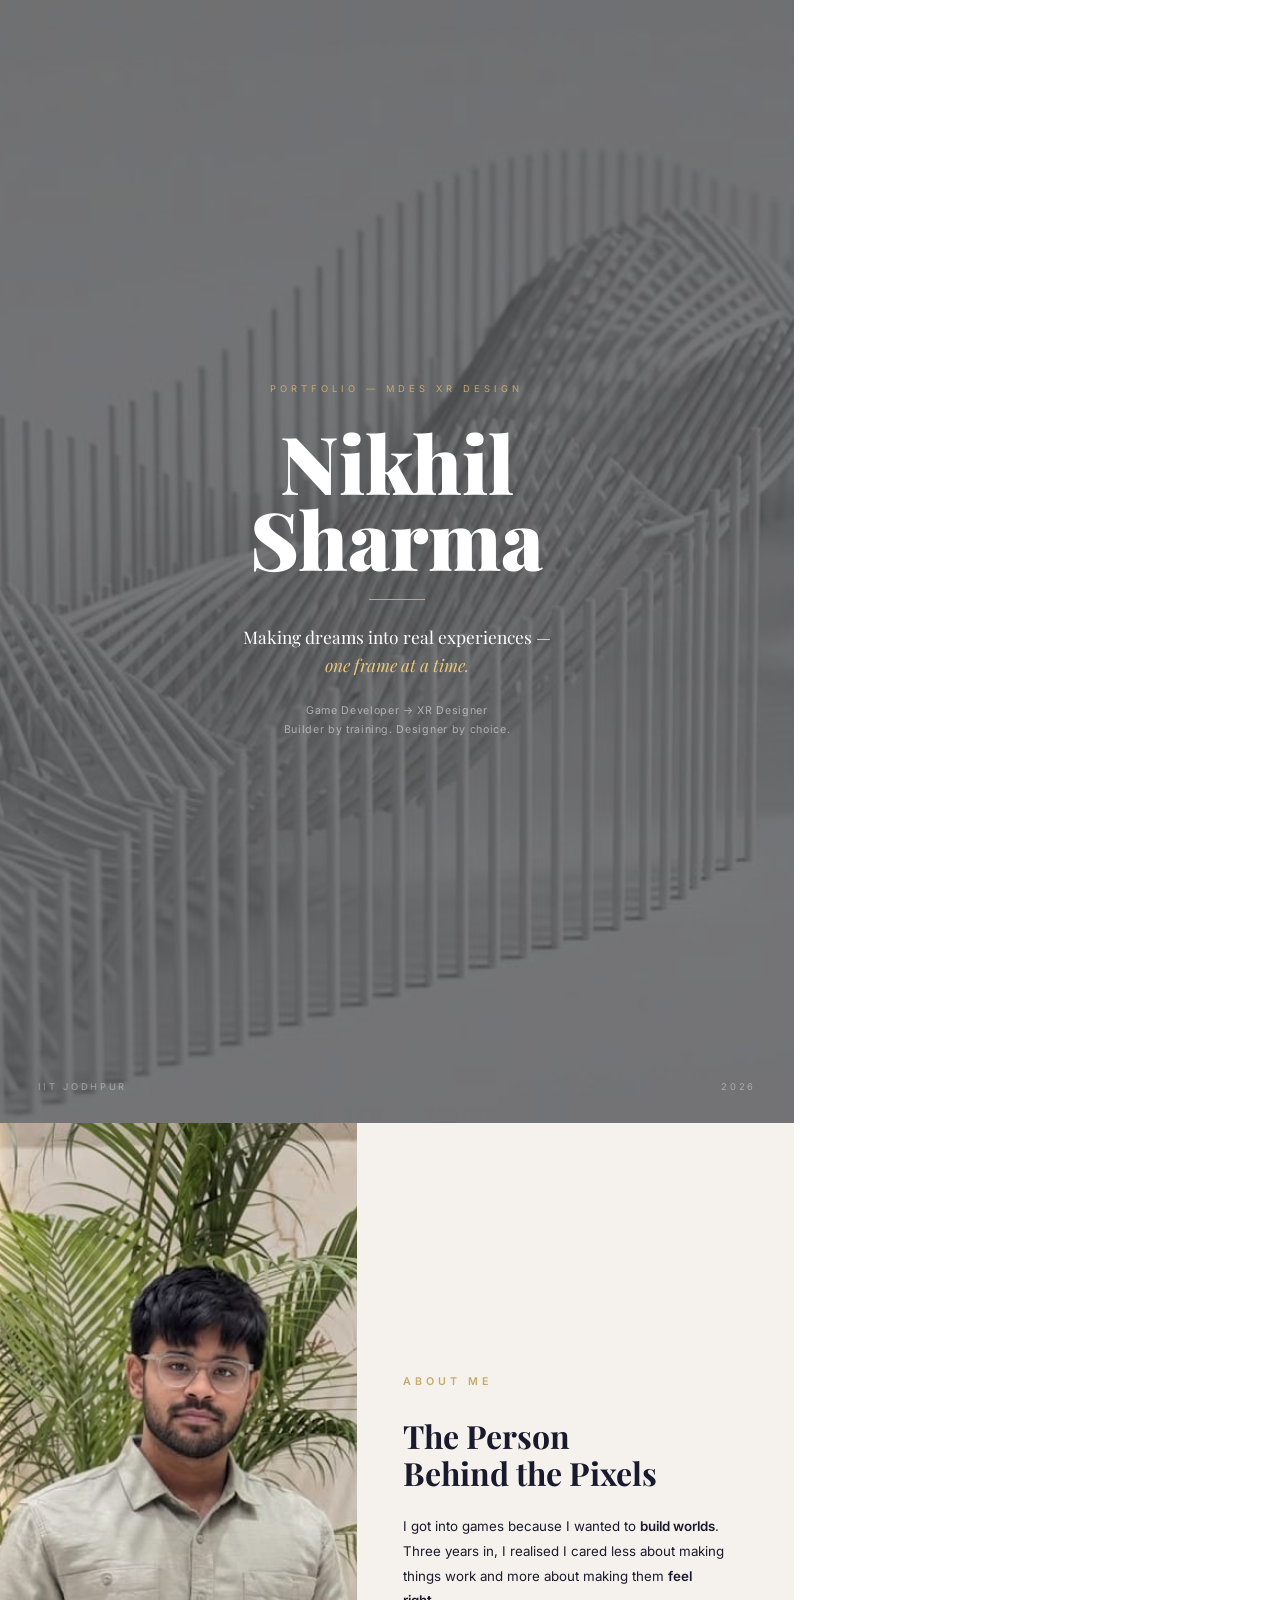
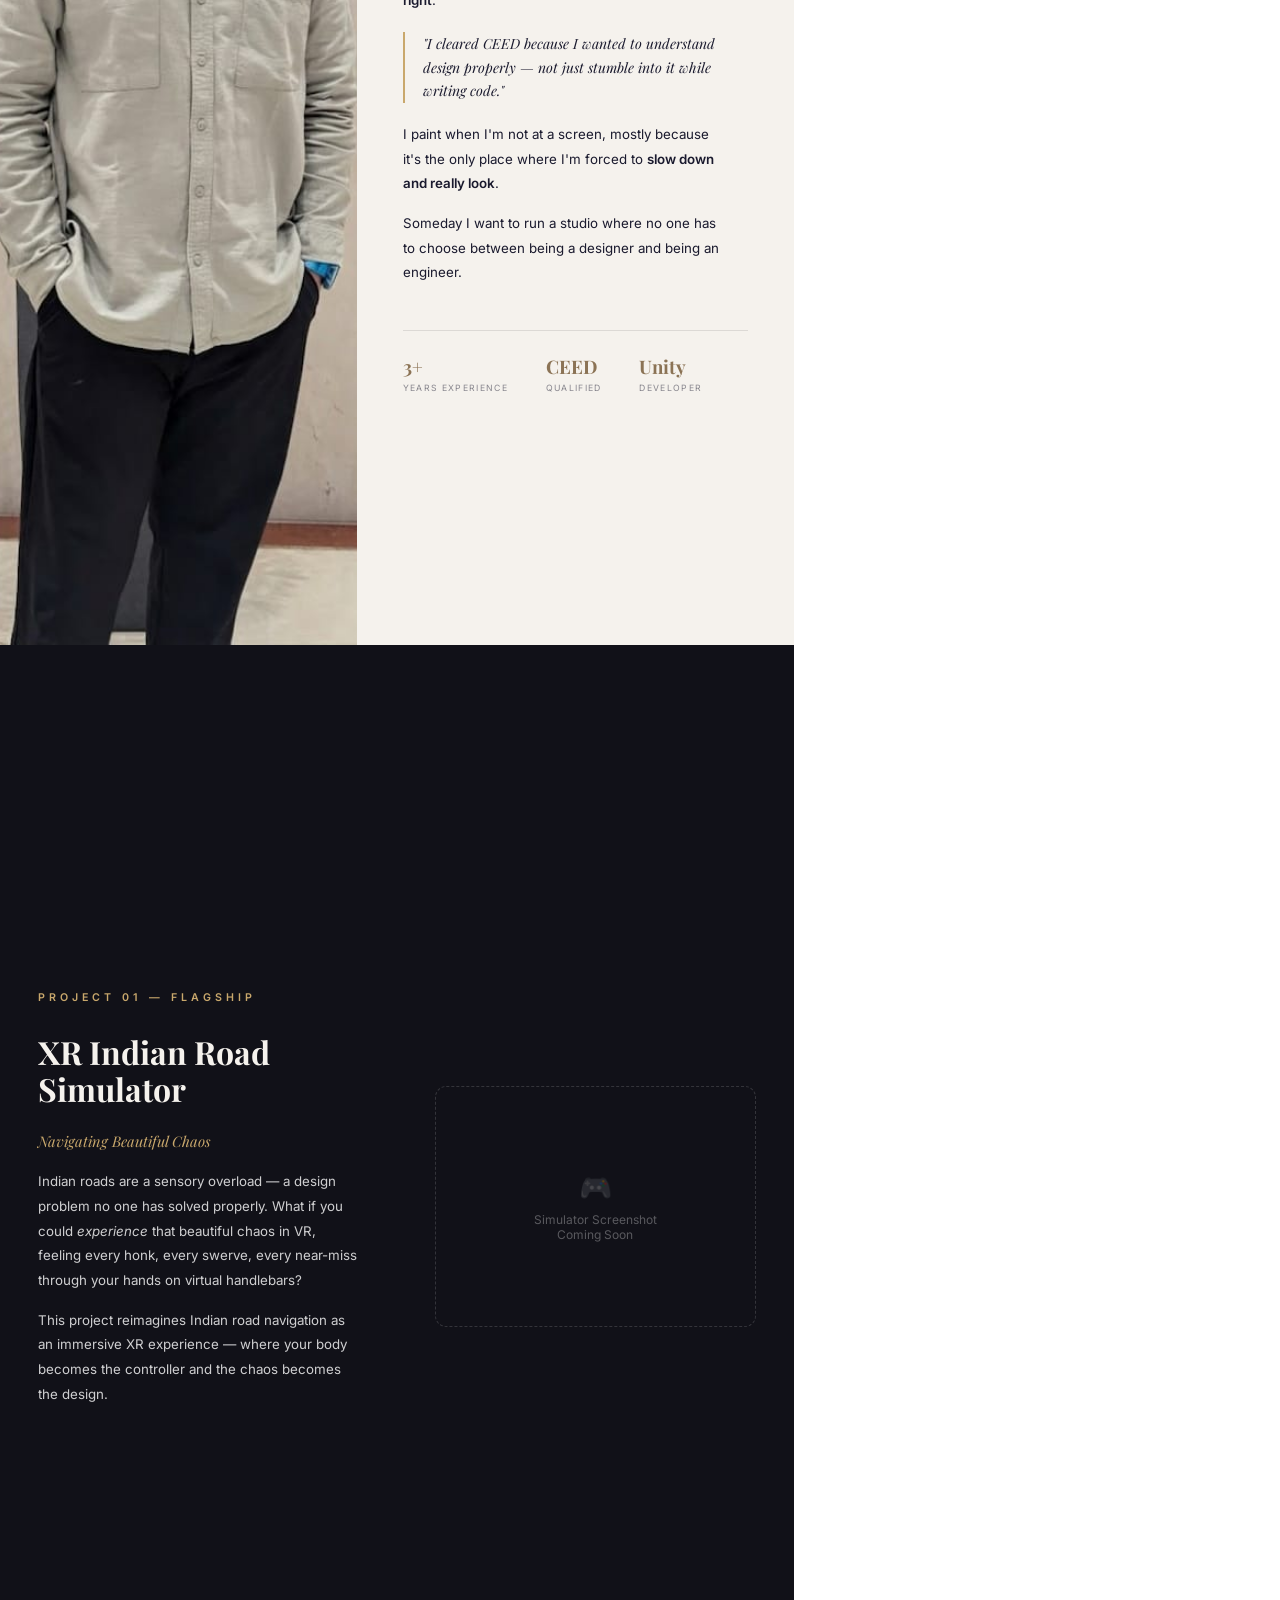
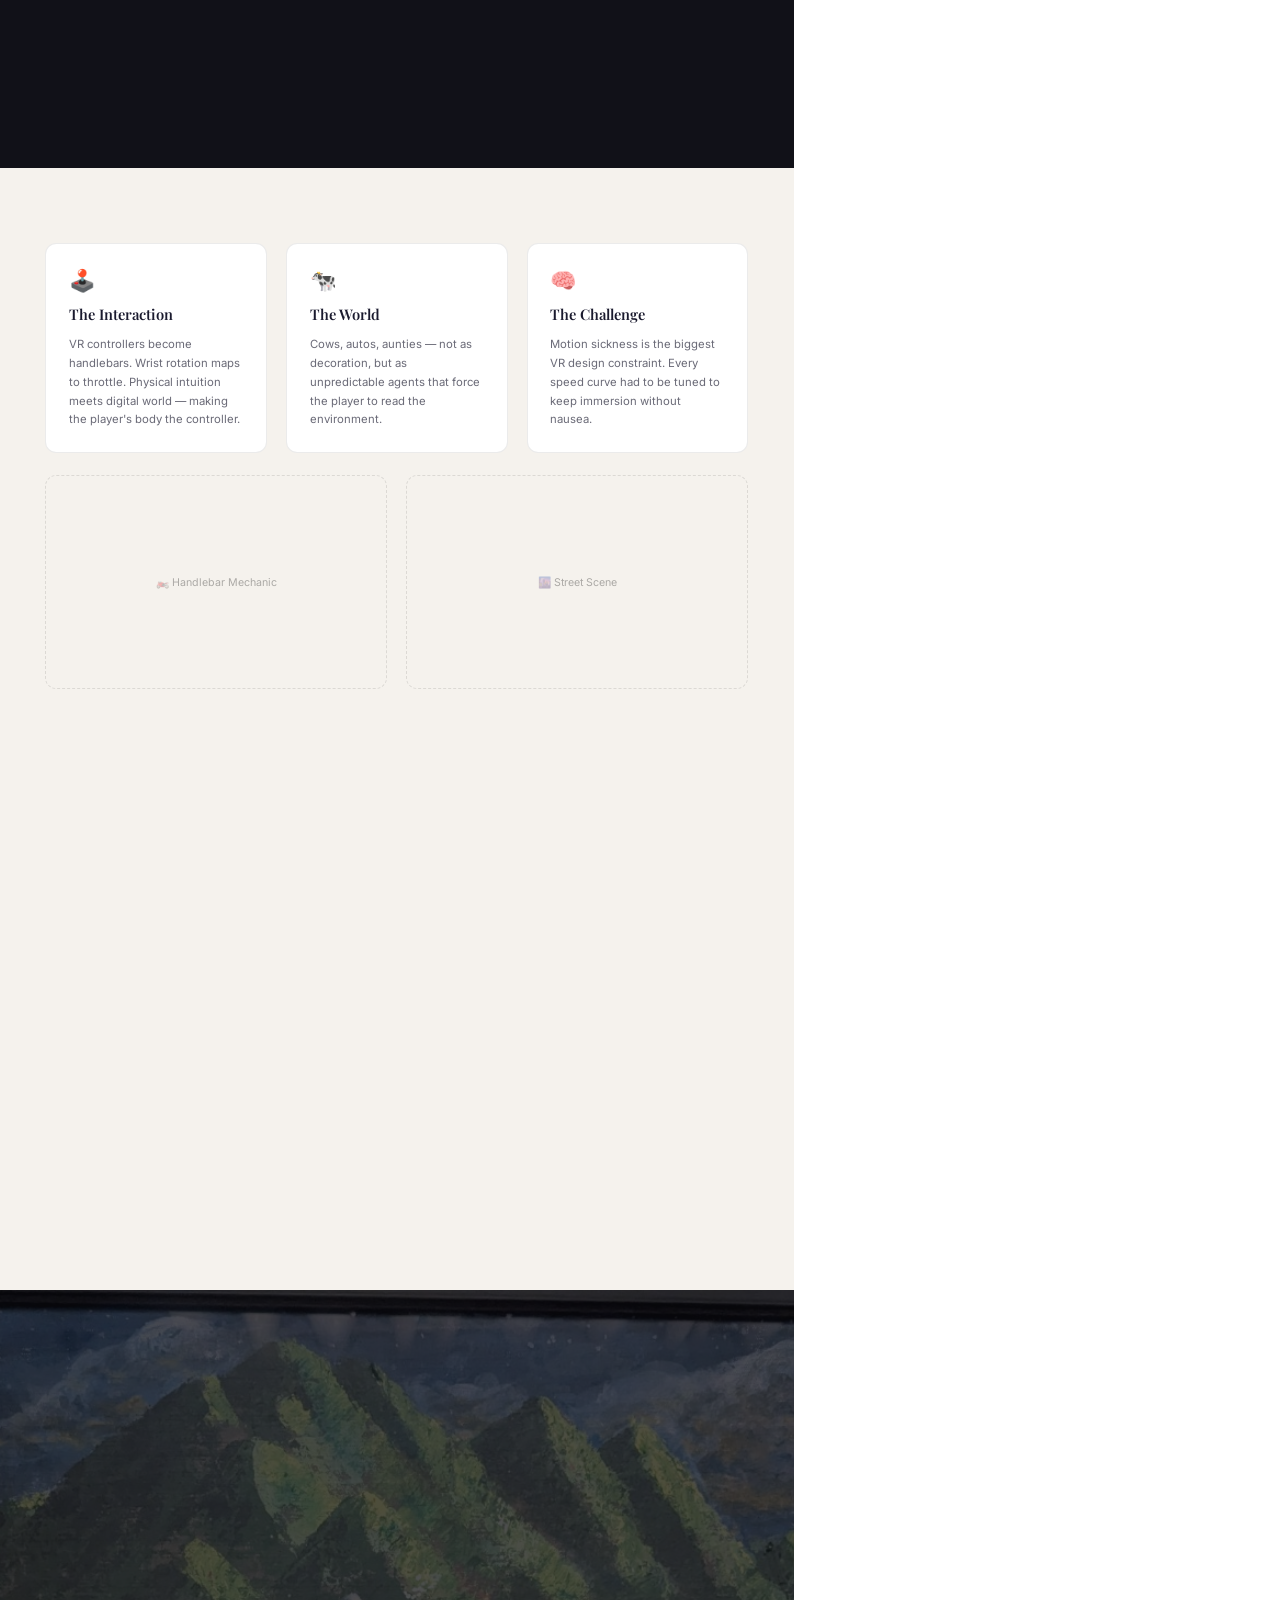
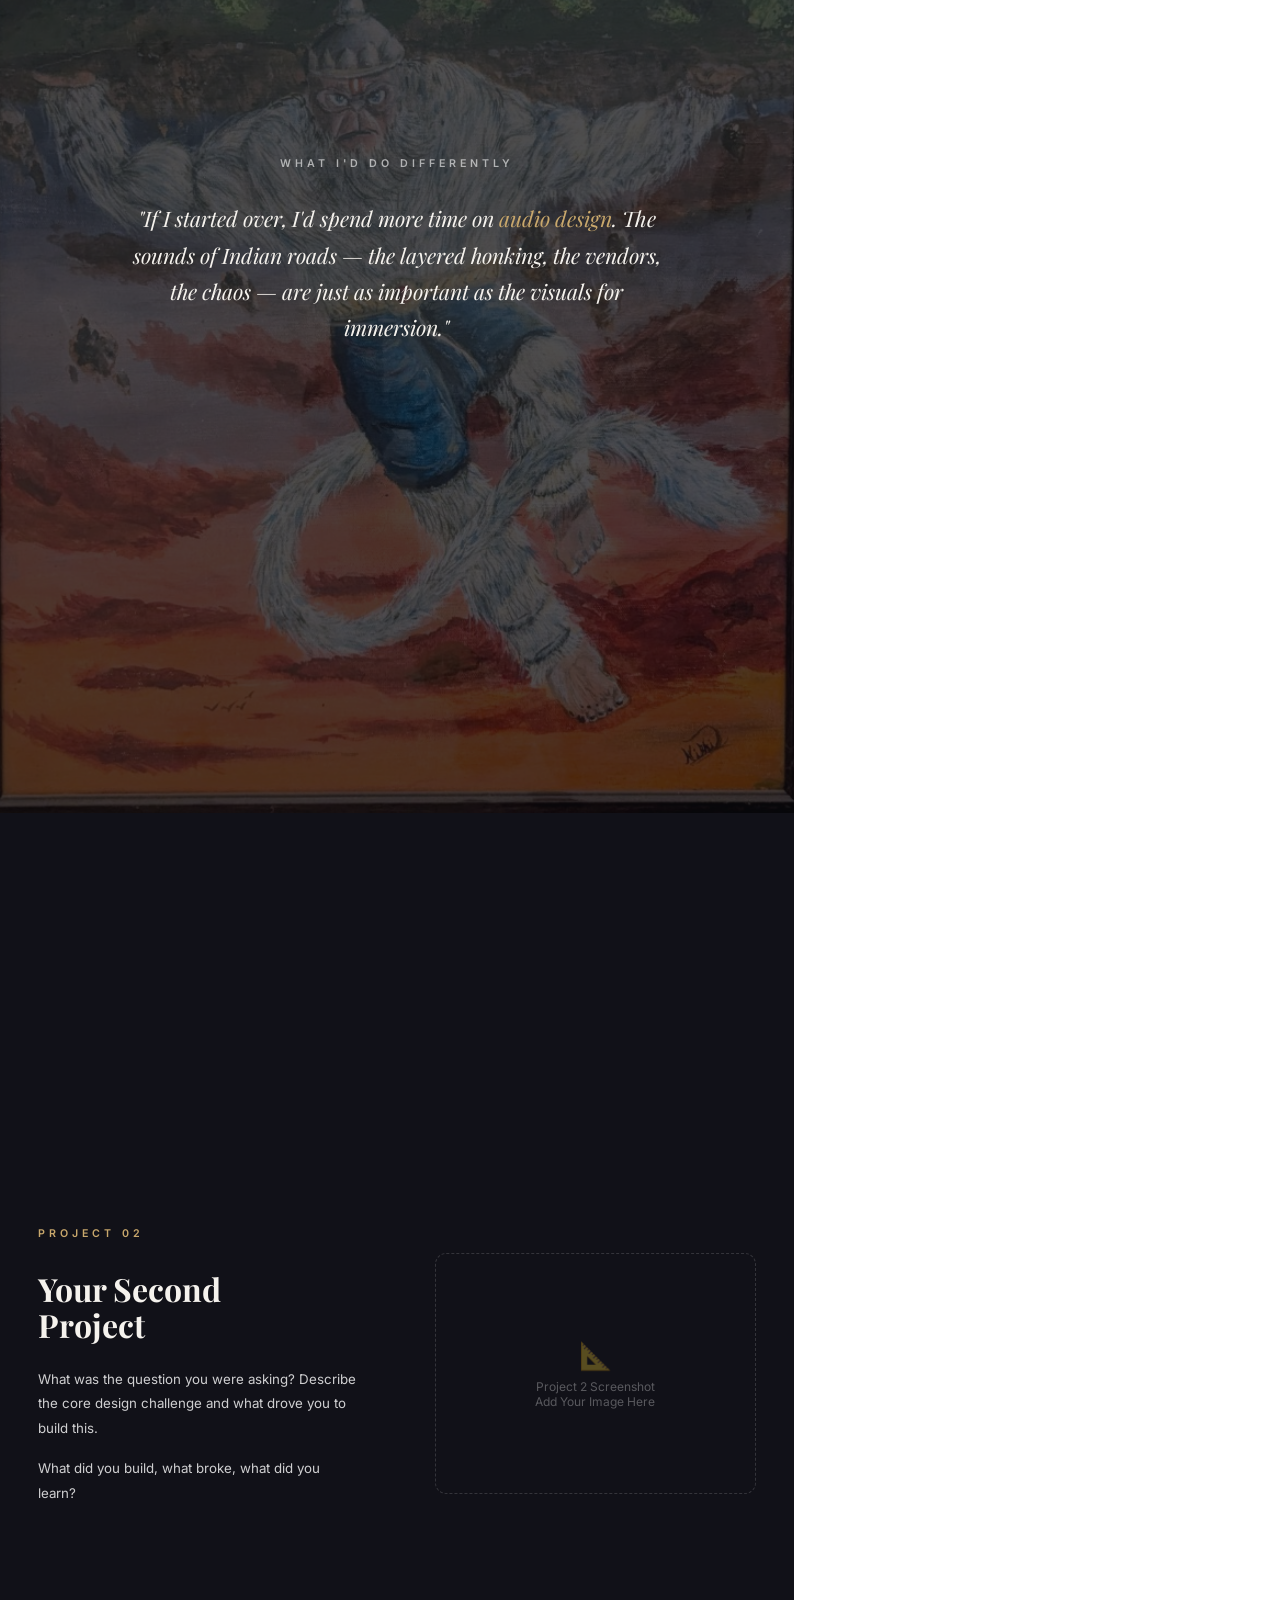
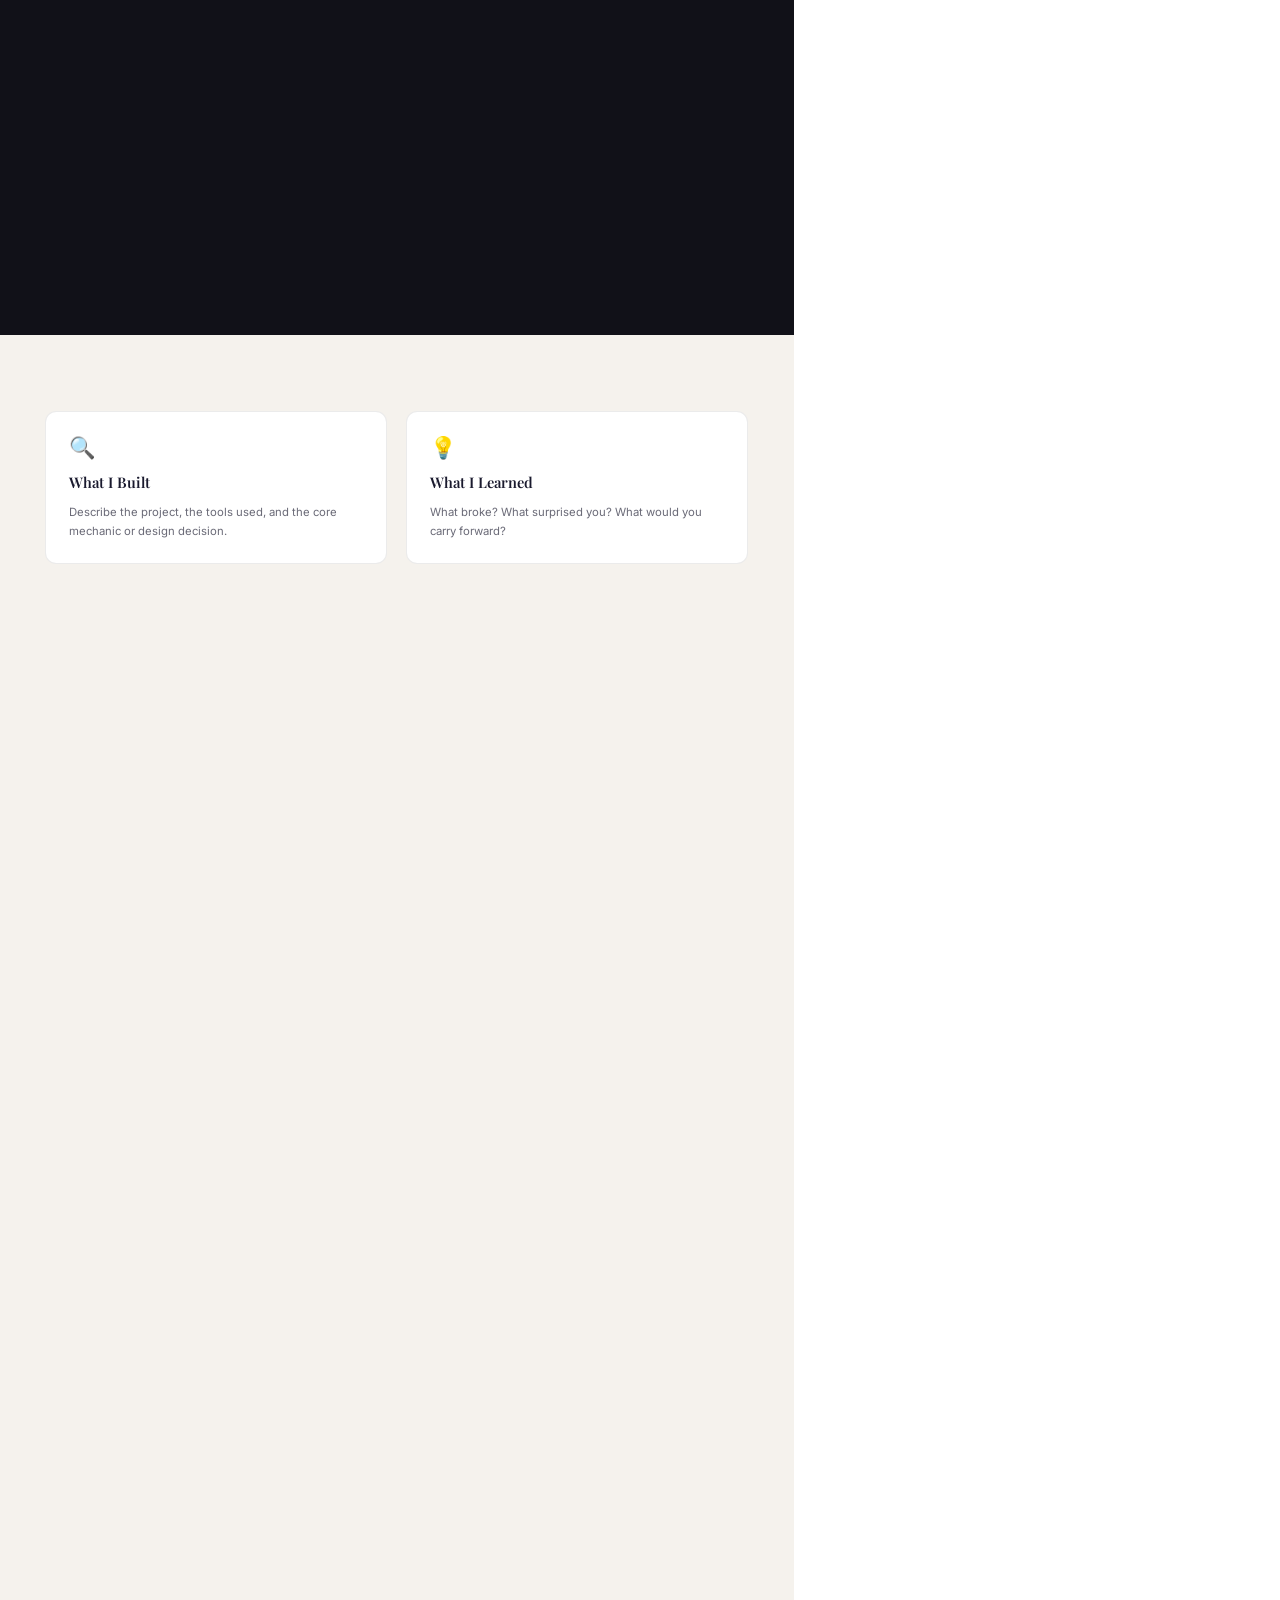
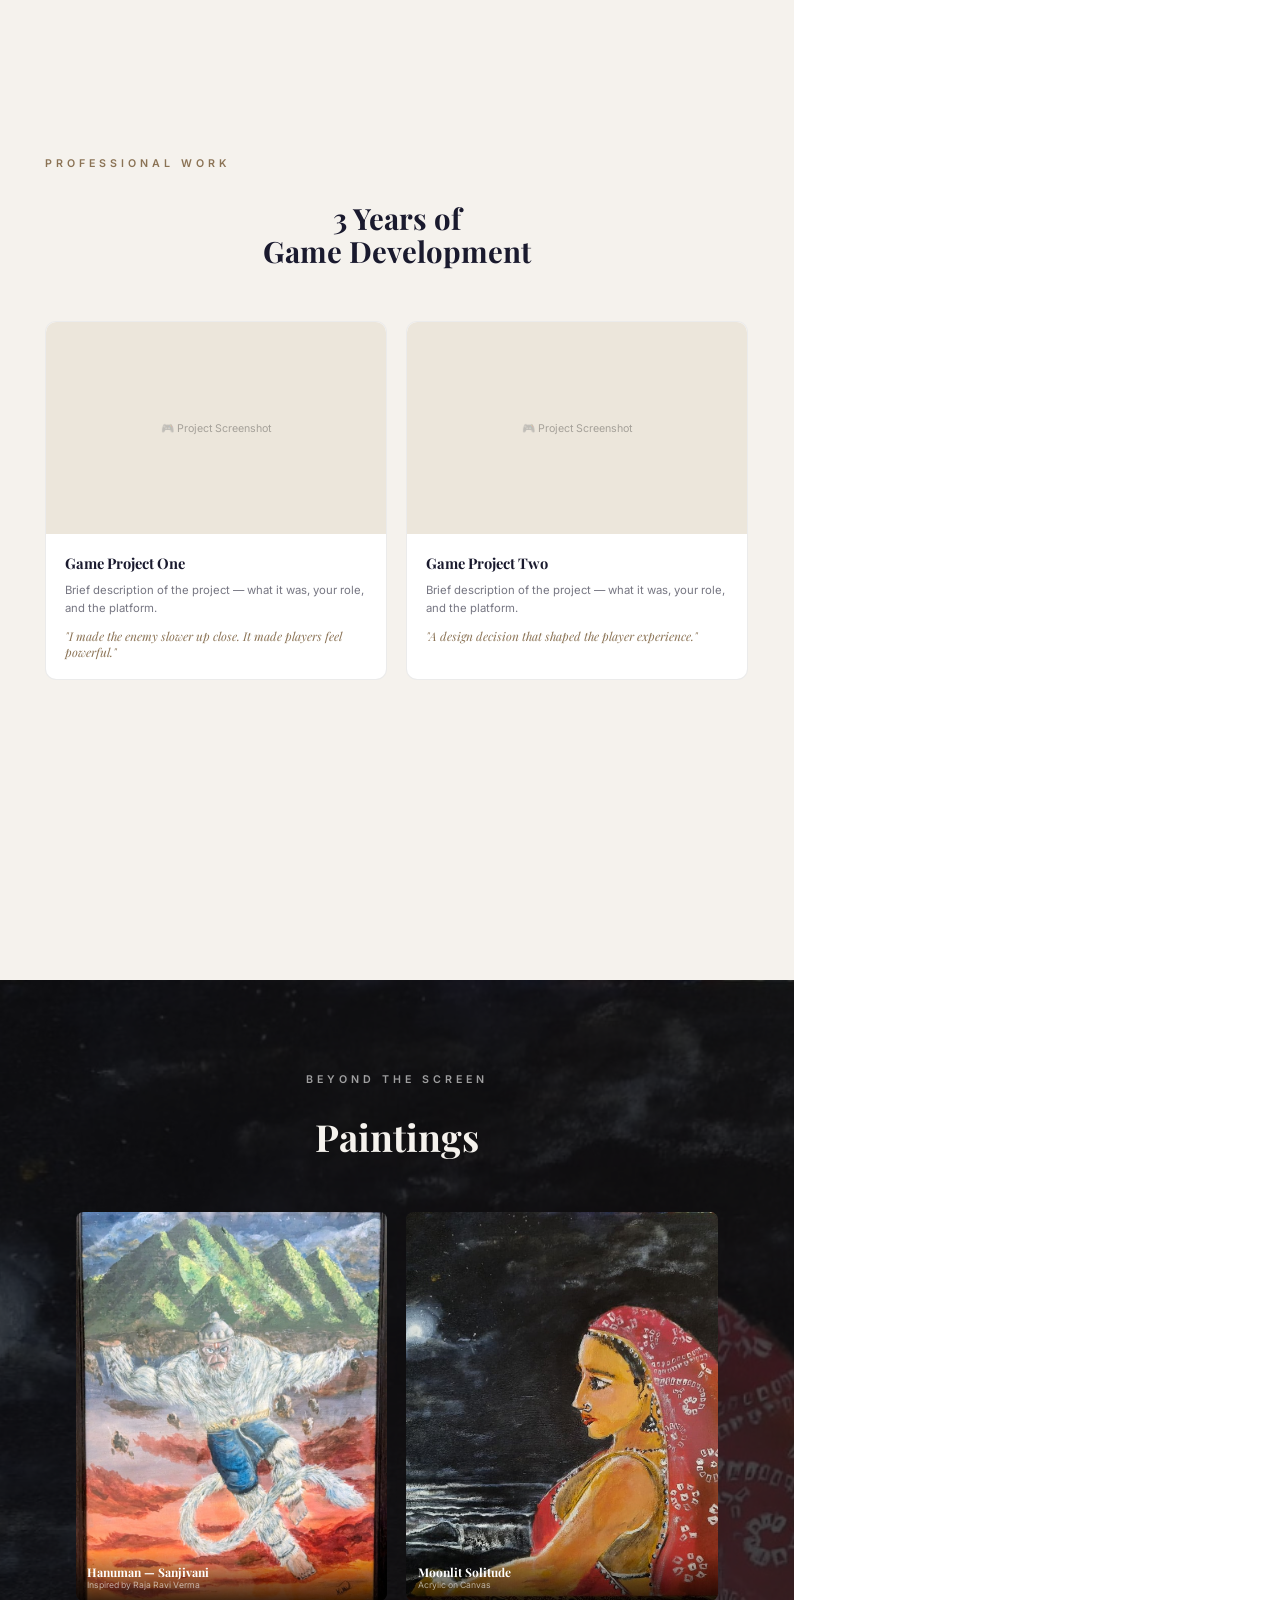
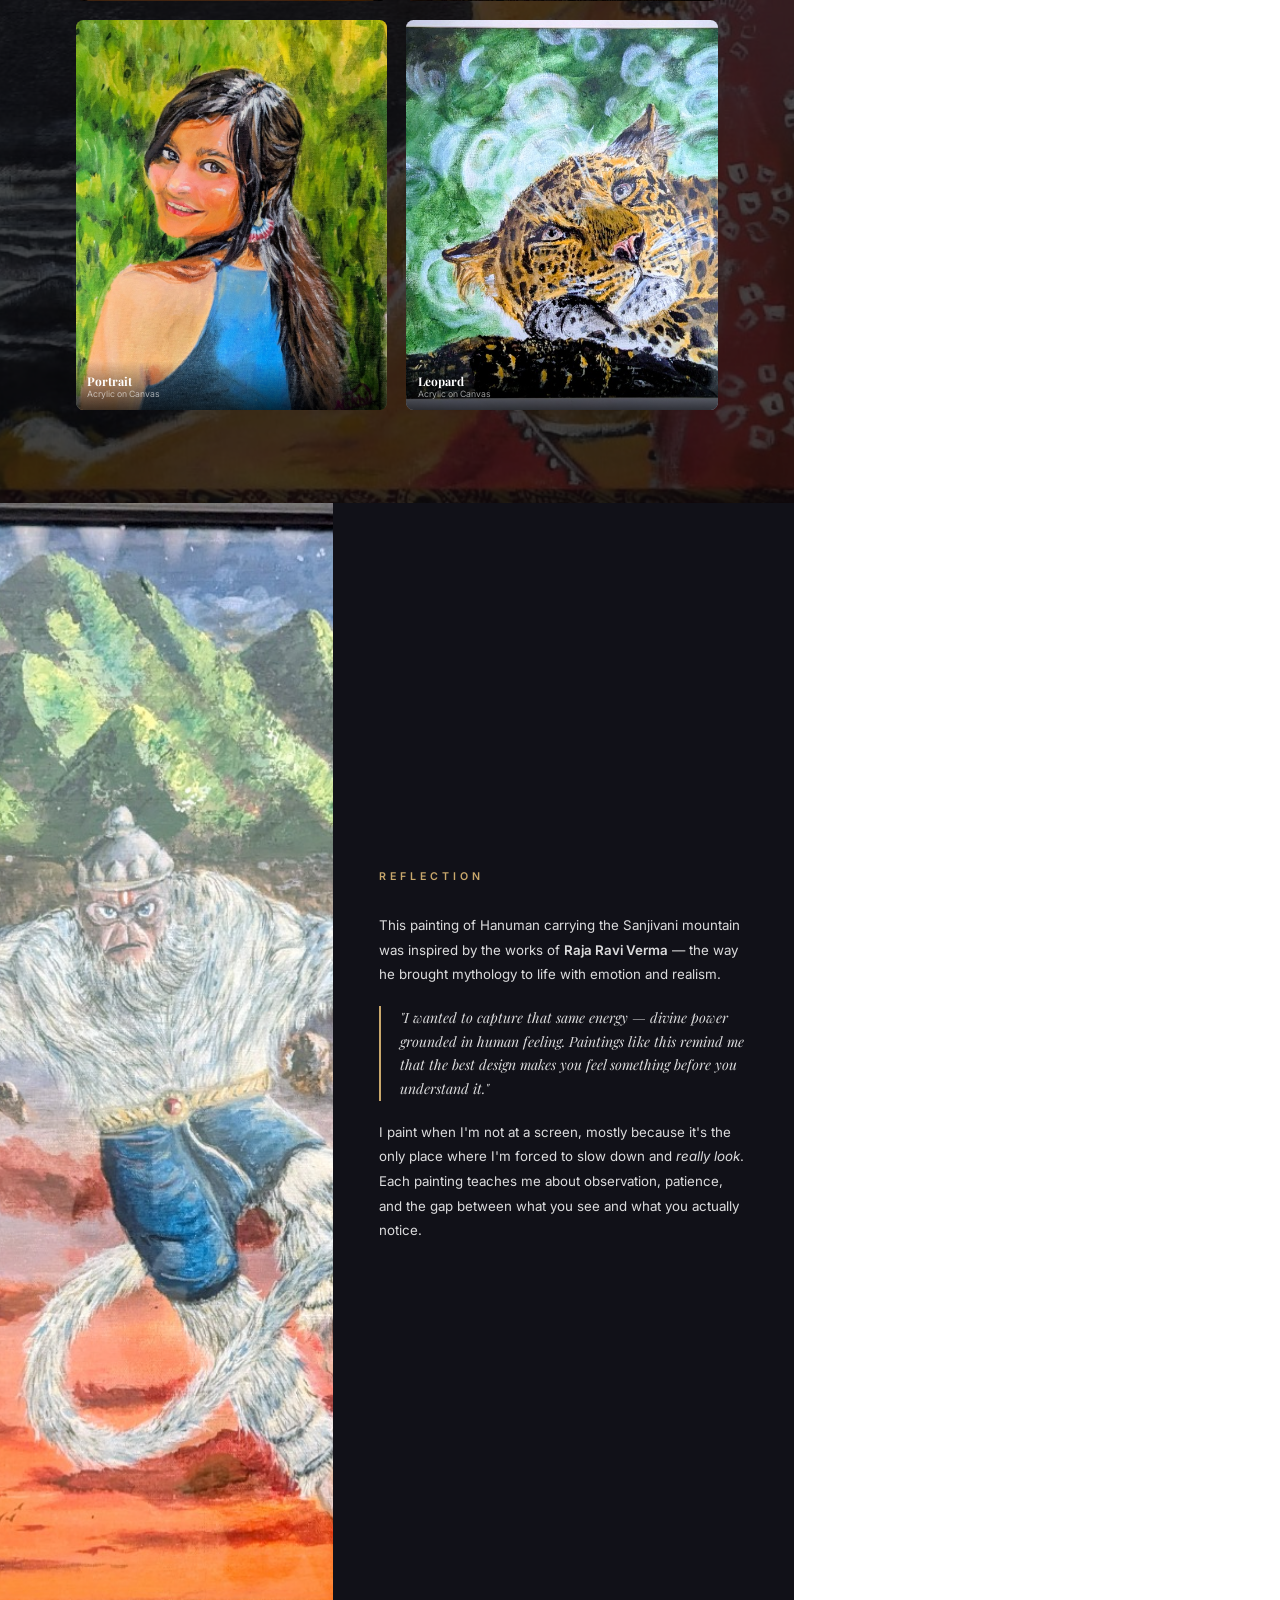
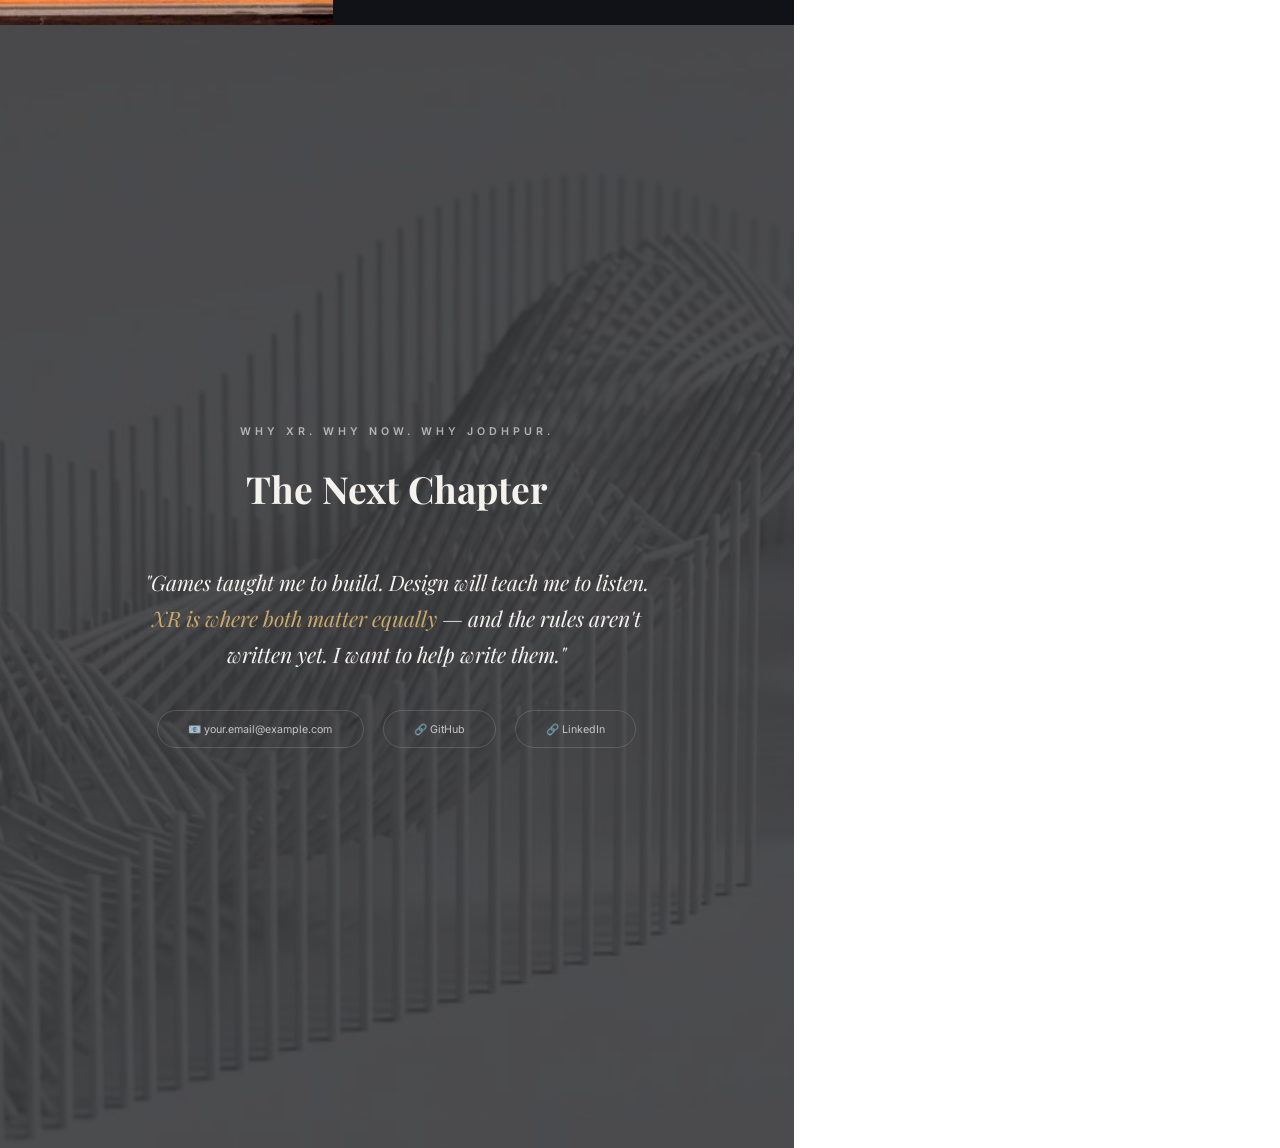
==== portfolio_print.html @ cd937e61 "Portfolio website" ====
<!DOCTYPE html>
<html lang="en">
<head>
  <meta charset="UTF-8">
  <title>Nikhil Sharma — Portfolio PDF</title>
  <style>
    @import url('https://fonts.googleapis.com/css2?family=Playfair+Display:ital,wght@0,400;0,500;0,600;0,700;0,800;0,900;1,400;1,500&family=Inter:wght@300;400;500;600&display=swap');

    @page {
      size: A4 portrait;
      margin: 0;
    }

    * { margin: 0; padding: 0; box-sizing: border-box; }

    body {
      font-family: 'Inter', sans-serif;
      -webkit-print-color-adjust: exact !important;
      print-color-adjust: exact !important;
      color: #1a1a2e;
      background: white;
    }

    /* === PAGE TEMPLATE === */
    .pdf-page {
      width: 210mm;
      height: 297mm;
      position: relative;
      overflow: hidden;
      page-break-after: always;
      display: flex;
      flex-direction: column;
    }

    .pdf-page:last-child {
      page-break-after: auto;
    }

    /* BG + Overlay */
    .pdf-bg {
      position: absolute;
      inset: 0;
      background-size: cover;
      background-position: center;
      z-index: 0;
    }
    .pdf-overlay {
      position: absolute;
      inset: 0;
      background: rgba(10,10,15,0.55);
      z-index: 1;
    }
    .pdf-overlay-heavy {
      background: rgba(10,10,15,0.72);
    }

    .pdf-content {
      position: relative;
      z-index: 2;
      flex: 1;
      display: flex;
      flex-direction: column;
    }

    /* Typography */
    .serif { font-family: 'Playfair Display', Georgia, serif; }
    .label {
      font-size: 8pt;
      font-weight: 600;
      text-transform: uppercase;
      letter-spacing: 3pt;
      color: #c9a86c;
      margin-bottom: 8mm;
    }
    .title {
      font-family: 'Playfair Display', Georgia, serif;
      font-size: 28pt;
      font-weight: 700;
      line-height: 1.15;
      margin-bottom: 6mm;
    }
    .body-text {
      font-size: 10pt;
      line-height: 1.85;
      max-width: 85mm;
    }
    .body-text p { margin-bottom: 4mm; }
    .body-text strong { font-weight: 600; }
    .body-text blockquote {
      border-left: 2px solid #c9a86c;
      padding-left: 5mm;
      margin: 5mm 0;
      font-family: 'Playfair Display', serif;
      font-style: italic;
      font-size: 10.5pt;
      line-height: 1.7;
    }

    .accent { color: #c9a86c; }
    .text-white { color: #f5f2ed; }
    .text-muted { color: rgba(255,255,255,0.6); }

    /* === PAGE 1: COVER === */
    .page-cover {
      background: #0a0a0f;
      justify-content: center;
      align-items: center;
      text-align: center;
    }
    .cover-eyebrow {
      font-size: 7pt;
      letter-spacing: 3pt;
      text-transform: uppercase;
      color: #c9a86c;
      margin-bottom: 8mm;
    }
    .cover-name {
      font-family: 'Playfair Display', serif;
      font-size: 60pt;
      font-weight: 900;
      color: white;
      line-height: 0.95;
      margin-bottom: 6mm;
    }
    .cover-line {
      width: 15mm;
      height: 1.5px;
      background: #c9a86c;
      margin: 0 auto 6mm;
    }
    .cover-tagline {
      font-family: 'Playfair Display', serif;
      font-size: 13pt;
      color: white;
      line-height: 1.6;
    }
    .cover-tagline em { color: #e8c87a; }
    .cover-role {
      font-size: 8pt;
      color: rgba(255,255,255,0.5);
      margin-top: 6mm;
      line-height: 1.8;
      letter-spacing: 0.5pt;
    }
    .cover-footer {
      position: absolute;
      bottom: 8mm;
      left: 10mm;
      right: 10mm;
      display: flex;
      justify-content: space-between;
      font-size: 7pt;
      text-transform: uppercase;
      letter-spacing: 2pt;
      color: rgba(255,255,255,0.4);
      z-index: 2;
    }

    /* === PAGE 2: ABOUT === */
    .page-about {
      background: #f5f2ed;
      flex-direction: row;
    }
    .about-photo-col {
      width: 45%;
      overflow: hidden;
    }
    .about-photo-col img {
      width: 100%;
      height: 100%;
      object-fit: cover;
      object-position: top center;
    }
    .about-text-col {
      width: 55%;
      padding: 15mm 12mm;
      display: flex;
      flex-direction: column;
      justify-content: center;
    }
    .about-stats {
      display: flex;
      gap: 10mm;
      margin-top: 8mm;
      padding-top: 6mm;
      border-top: 1px solid rgba(0,0,0,0.1);
    }
    .stat-num {
      font-family: 'Playfair Display', serif;
      font-size: 14pt;
      font-weight: 700;
      color: #8b7355;
    }
    .stat-lbl {
      font-size: 6.5pt;
      text-transform: uppercase;
      letter-spacing: 1pt;
      color: rgba(26,26,46,0.5);
      margin-top: 1mm;
    }

    /* === PROJECT SPREAD === */
    .page-project {
      background: #111118;
      flex-direction: row;
    }
    .project-text {
      width: 50%;
      padding: 15mm 10mm;
      color: #f5f2ed;
      display: flex;
      flex-direction: column;
      justify-content: center;
    }
    .project-visual {
      width: 50%;
      display: flex;
      align-items: center;
      justify-content: center;
      padding: 10mm;
    }
    .placeholder-box {
      width: 100%;
      aspect-ratio: 4/3;
      border: 1px dashed rgba(255,255,255,0.15);
      border-radius: 3mm;
      display: flex;
      flex-direction: column;
      align-items: center;
      justify-content: center;
      color: rgba(255,255,255,0.3);
      font-size: 9pt;
      text-align: center;
      gap: 2mm;
    }
    .placeholder-box .icon { font-size: 20pt; }
    .subtitle {
      font-family: 'Playfair Display', serif;
      font-style: italic;
      font-size: 11pt;
      color: #c9a86c;
      margin-bottom: 5mm;
    }

    /* === DETAIL CARDS PAGE === */
    .page-cards {
      background: #f5f2ed;
      padding: 12mm;
    }
    .cards-grid {
      display: flex;
      gap: 5mm;
      margin-top: 8mm;
    }
    .detail-card {
      flex: 1;
      background: white;
      border: 1px solid rgba(0,0,0,0.08);
      border-radius: 3mm;
      padding: 6mm;
    }
    .detail-card .icon { font-size: 16pt; margin-bottom: 3mm; }
    .detail-card h3 {
      font-family: 'Playfair Display', serif;
      font-size: 11pt;
      font-weight: 600;
      margin-bottom: 3mm;
    }
    .detail-card p {
      font-size: 8.5pt;
      line-height: 1.65;
      color: rgba(26,26,46,0.65);
    }
    .screenshots-row {
      display: flex;
      gap: 5mm;
      margin-top: 6mm;
    }
    .screenshot-placeholder {
      flex: 1;
      aspect-ratio: 16/10;
      border: 1px dashed rgba(0,0,0,0.1);
      border-radius: 3mm;
      display: flex;
      align-items: center;
      justify-content: center;
      color: rgba(0,0,0,0.3);
      font-size: 8pt;
      text-align: center;
    }

    /* === QUOTE PAGE === */
    .page-quote {
      background: #0a0a0f;
      justify-content: center;
      align-items: center;
      text-align: center;
      padding: 20mm;
    }
    .giant-quote {
      font-family: 'Playfair Display', serif;
      font-size: 16pt;
      font-style: italic;
      line-height: 1.7;
      color: #f5f2ed;
      max-width: 140mm;
    }

    /* === GAME DEV === */
    .page-gamedev {
      background: #f5f2ed;
      padding: 12mm;
    }
    .gamedev-grid {
      display: flex;
      gap: 5mm;
      margin-top: 8mm;
    }
    .gamedev-card {
      flex: 1;
      background: white;
      border: 1px solid rgba(0,0,0,0.08);
      border-radius: 3mm;
      overflow: hidden;
    }
    .gamedev-img {
      aspect-ratio: 16/10;
      background: #ece6db;
      display: flex;
      align-items: center;
      justify-content: center;
      font-size: 8pt;
      color: rgba(0,0,0,0.3);
    }
    .gamedev-body {
      padding: 5mm;
    }
    .gamedev-body h3 {
      font-family: 'Playfair Display', serif;
      font-size: 11pt;
      margin-bottom: 2mm;
    }
    .gamedev-body p {
      font-size: 8.5pt;
      line-height: 1.6;
      color: rgba(26,26,46,0.6);
    }
    .gamedev-body .dq {
      font-family: 'Playfair Display', serif;
      font-style: italic;
      font-size: 9pt;
      color: #8b7355;
      margin-top: 3mm;
    }

    /* === PAINTINGS === */
    .page-paintings {
      background: #0a0a0f;
      padding: 12mm;
      justify-content: center;
      align-items: center;
    }
    .paintings-grid {
      display: grid;
      grid-template-columns: 1fr 1fr;
      gap: 5mm;
      max-width: 170mm;
      margin-top: 8mm;
    }
    .painting-cell {
      border-radius: 2mm;
      overflow: hidden;
      position: relative;
    }
    .painting-cell img {
      width: 100%;
      aspect-ratio: 4/5;
      object-fit: cover;
      display: block;
    }
    .painting-cell .caption {
      position: absolute;
      bottom: 0; left: 0; right: 0;
      padding: 3mm;
      background: linear-gradient(transparent, rgba(0,0,0,0.75));
    }
    .painting-cell .caption h4 {
      font-family: 'Playfair Display', serif;
      font-size: 9pt;
      color: white;
    }
    .painting-cell .caption p {
      font-size: 6.5pt;
      color: rgba(255,255,255,0.6);
    }

    /* === REFLECTION === */
    .page-reflection {
      background: #111118;
      flex-direction: row;
    }
    .refl-img {
      width: 42%;
      overflow: hidden;
    }
    .refl-img img {
      width: 100%;
      height: 100%;
      object-fit: cover;
    }
    .refl-text {
      width: 58%;
      padding: 15mm 12mm;
      color: #f5f2ed;
      display: flex;
      flex-direction: column;
      justify-content: center;
    }

    /* === CLOSING === */
    .page-closing {
      background: #0a0a0f;
      justify-content: center;
      align-items: center;
      text-align: center;
      padding: 20mm;
    }
    .contact-row {
      display: flex;
      gap: 5mm;
      justify-content: center;
      margin-top: 10mm;
    }
    .contact-item {
      border: 1px solid rgba(255,255,255,0.15);
      border-radius: 20mm;
      padding: 3mm 8mm;
      font-size: 8pt;
      color: rgba(255,255,255,0.7);
    }
    .closing-footer {
      position: absolute;
      bottom: 8mm;
      font-size: 7pt;
      color: rgba(255,255,255,0.3);
      letter-spacing: 1pt;
    }
  </style>
</head>
<body>

  <!-- PAGE 1: COVER -->
  <div class="pdf-page page-cover">
    <div class="pdf-bg" style="background-image: url('assets/hero_bg.png');"></div>
    <div class="pdf-overlay"></div>
    <div class="pdf-content" style="justify-content: center; align-items: center; text-align: center;">
      <div class="cover-eyebrow">Portfolio — MDes XR Design</div>
      <div class="cover-name">Nikhil<br>Sharma</div>
      <div class="cover-line"></div>
      <div class="cover-tagline">Making dreams into real experiences —<br><em>one frame at a time.</em></div>
      <div class="cover-role">Game Developer → XR Designer<br>Builder by training. Designer by choice.</div>
    </div>
    <div class="cover-footer">
      <span>IIT Jodhpur</span>
      <span>2026</span>
    </div>
  </div>

  <!-- PAGE 2: ABOUT ME -->
  <div class="pdf-page page-about" style="flex-direction: row;">
    <div class="about-photo-col">
      <img src="assets/nikhil_photo.jpg" alt="Nikhil Sharma">
    </div>
    <div class="about-text-col">
      <div class="label">About Me</div>
      <div class="title" style="font-size: 24pt;">The Person<br>Behind the Pixels</div>
      <div class="body-text">
        <p>I got into games because I wanted to <strong>build worlds</strong>. Three years in, I realised I cared less about making things work and more about making them <strong>feel right</strong>.</p>
        <blockquote>"I cleared CEED because I wanted to understand design properly — not just stumble into it while writing code."</blockquote>
        <p>I paint when I'm not at a screen, mostly because it's the only place where I'm forced to <strong>slow down and really look</strong>.</p>
        <p>Someday I want to run a studio where no one has to choose between being a designer and being an engineer.</p>
      </div>
      <div class="about-stats">
        <div><div class="stat-num">3+</div><div class="stat-lbl">Years Experience</div></div>
        <div><div class="stat-num">CEED</div><div class="stat-lbl">Qualified</div></div>
        <div><div class="stat-num">Unity</div><div class="stat-lbl">Developer</div></div>
      </div>
    </div>
  </div>

  <!-- PAGE 3: XR PROJECT — THE QUESTION -->
  <div class="pdf-page page-project" style="flex-direction: row;">
    <div class="project-text">
      <div class="label text-white" style="color: #c9a86c;">Project 01 — Flagship</div>
      <div class="title text-white" style="font-size: 24pt;">XR Indian Road<br>Simulator</div>
      <div class="subtitle">Navigating Beautiful Chaos</div>
      <div class="body-text text-white" style="color: rgba(255,255,255,0.8);">
        <p>Indian roads are a sensory overload — a design problem no one has solved properly. What if you could <em>experience</em> that beautiful chaos in VR, feeling every honk, every swerve, every near-miss through your hands on virtual handlebars?</p>
        <p>This project reimagines Indian road navigation as an immersive XR experience — where your body becomes the controller and the chaos becomes the design.</p>
      </div>
    </div>
    <div class="project-visual">
      <div class="placeholder-box">
        <div class="icon">🎮</div>
        <div>Simulator Screenshot<br>Coming Soon</div>
      </div>
    </div>
  </div>

  <!-- PAGE 4: XR PROJECT — DETAILS -->
  <div class="pdf-page page-cards">
    <div class="pdf-content">
      <div class="cards-grid">
        <div class="detail-card">
          <div class="icon">🕹️</div>
          <h3>The Interaction</h3>
          <p>VR controllers become handlebars. Wrist rotation maps to throttle. Physical intuition meets digital world — making the player's body the controller.</p>
        </div>
        <div class="detail-card">
          <div class="icon">🐄</div>
          <h3>The World</h3>
          <p>Cows, autos, aunties — not as decoration, but as unpredictable agents that force the player to read the environment.</p>
        </div>
        <div class="detail-card">
          <div class="icon">🧠</div>
          <h3>The Challenge</h3>
          <p>Motion sickness is the biggest VR design constraint. Every speed curve had to be tuned to keep immersion without nausea.</p>
        </div>
      </div>
      <div class="screenshots-row">
        <div class="screenshot-placeholder">🏍️ Handlebar Mechanic</div>
        <div class="screenshot-placeholder">🌆 Street Scene</div>
      </div>
    </div>
  </div>

  <!-- PAGE 5: XR PROJECT — REFLECTION -->
  <div class="pdf-page page-quote">
    <div class="pdf-bg" style="background-image: url('assets/paintings/painting1_hanuman.jpg');"></div>
    <div class="pdf-overlay pdf-overlay-heavy"></div>
    <div class="pdf-content" style="justify-content: center; align-items: center;">
      <div class="label" style="color: rgba(255,255,255,0.6);">What I'd Do Differently</div>
      <div class="giant-quote">
        "If I started over, I'd spend more time on <span class="accent">audio design</span>.
        The sounds of Indian roads — the layered honking, the vendors, the chaos —
        are just as important as the visuals for immersion."
      </div>
    </div>
  </div>

  <!-- PAGE 6: PROJECT 2 -->
  <div class="pdf-page page-project" style="flex-direction: row;">
    <div class="project-text">
      <div class="label" style="color: #c9a86c;">Project 02</div>
      <div class="title text-white" style="font-size: 24pt;">Your Second<br>Project</div>
      <div class="body-text" style="color: rgba(255,255,255,0.8);">
        <p>What was the question you were asking? Describe the core design challenge and what drove you to build this.</p>
        <p>What did you build, what broke, what did you learn?</p>
      </div>
    </div>
    <div class="project-visual">
      <div class="placeholder-box">
        <div class="icon">📐</div>
        <div>Project 2 Screenshot<br>Add Your Image Here</div>
      </div>
    </div>
  </div>

  <!-- PAGE 7: PROJECT 2 DETAIL -->
  <div class="pdf-page page-cards">
    <div class="pdf-content">
      <div class="cards-grid">
        <div class="detail-card" style="flex: 1;">
          <div class="icon">🔍</div>
          <h3>What I Built</h3>
          <p>Describe the project, the tools used, and the core mechanic or design decision.</p>
        </div>
        <div class="detail-card" style="flex: 1;">
          <div class="icon">💡</div>
          <h3>What I Learned</h3>
          <p>What broke? What surprised you? What would you carry forward?</p>
        </div>
      </div>
    </div>
  </div>

  <!-- PAGE 8: GAME DEV -->
  <div class="pdf-page page-gamedev">
    <div class="pdf-content" style="justify-content: center;">
      <div class="label" style="color: #8b7355;">Professional Work</div>
      <div class="title" style="font-size: 22pt; text-align: center;">3 Years of<br>Game Development</div>
      <div class="gamedev-grid">
        <div class="gamedev-card">
          <div class="gamedev-img">🎮 Project Screenshot</div>
          <div class="gamedev-body">
            <h3>Game Project One</h3>
            <p>Brief description of the project — what it was, your role, and the platform.</p>
            <div class="dq">"I made the enemy slower up close. It made players feel powerful."</div>
          </div>
        </div>
        <div class="gamedev-card">
          <div class="gamedev-img">🎮 Project Screenshot</div>
          <div class="gamedev-body">
            <h3>Game Project Two</h3>
            <p>Brief description of the project — what it was, your role, and the platform.</p>
            <div class="dq">"A design decision that shaped the player experience."</div>
          </div>
        </div>
      </div>
    </div>
  </div>

  <!-- PAGE 9: PAINTINGS GALLERY -->
  <div class="pdf-page page-paintings">
    <div class="pdf-bg" style="background-image: url('assets/paintings/painting4_moonlit.jpg');"></div>
    <div class="pdf-overlay pdf-overlay-heavy"></div>
    <div class="pdf-content" style="justify-content: center; align-items: center;">
      <div class="label" style="color: rgba(255,255,255,0.6);">Beyond The Screen</div>
      <div class="title text-white" style="text-align: center; font-size: 28pt;">Paintings</div>
      <div class="paintings-grid">
        <div class="painting-cell">
          <img src="assets/paintings/painting1_hanuman.jpg" alt="Hanuman">
          <div class="caption"><h4>Hanuman — Sanjivani</h4><p>Inspired by Raja Ravi Verma</p></div>
        </div>
        <div class="painting-cell">
          <img src="assets/paintings/painting4_moonlit.jpg" alt="Moonlit Solitude">
          <div class="caption"><h4>Moonlit Solitude</h4><p>Acrylic on Canvas</p></div>
        </div>
        <div class="painting-cell">
          <img src="assets/paintings/painting2_portrait.jpg" alt="Portrait">
          <div class="caption"><h4>Portrait</h4><p>Acrylic on Canvas</p></div>
        </div>
        <div class="painting-cell">
          <img src="assets/paintings/painting3_leopard.jpg" alt="Leopard">
          <div class="caption"><h4>Leopard</h4><p>Acrylic on Canvas</p></div>
        </div>
      </div>
    </div>
  </div>

  <!-- PAGE 10: PAINTING REFLECTION -->
  <div class="pdf-page page-reflection" style="flex-direction: row;">
    <div class="refl-img">
      <img src="assets/paintings/painting1_hanuman.jpg" alt="Hanuman painting">
    </div>
    <div class="refl-text">
      <div class="label" style="color: #c9a86c;">Reflection</div>
      <div class="body-text" style="color: rgba(255,255,255,0.85); max-width: 100%;">
        <p>This painting of Hanuman carrying the Sanjivani mountain was inspired by the works of <strong>Raja Ravi Verma</strong> — the way he brought mythology to life with emotion and realism.</p>
        <blockquote>"I wanted to capture that same energy — divine power grounded in human feeling. Paintings like this remind me that the best design makes you feel something before you understand it."</blockquote>
        <p>I paint when I'm not at a screen, mostly because it's the only place where I'm forced to slow down and <em>really look</em>. Each painting teaches me about observation, patience, and the gap between what you see and what you actually notice.</p>
      </div>
    </div>
  </div>

  <!-- PAGE 11: WHY XR / CONTACT -->
  <div class="pdf-page page-closing">
    <div class="pdf-bg" style="background-image: url('assets/hero_bg.png');"></div>
    <div class="pdf-overlay pdf-overlay-heavy"></div>
    <div class="pdf-content" style="justify-content: center; align-items: center; text-align: center;">
      <div class="label" style="color: rgba(255,255,255,0.6);">Why XR. Why Now. Why Jodhpur.</div>
      <div class="title text-white" style="text-align: center;">The Next Chapter</div>
      <div class="giant-quote" style="margin-top: 8mm;">
        "Games taught me to build. Design will teach me to listen.
        <span class="accent">XR is where both matter equally</span> —
        and the rules aren't written yet. I want to help write them."
      </div>
      <div class="contact-row">
        <div class="contact-item">📧 your.email@example.com</div>
        <div class="contact-item">🔗 GitHub</div>
        <div class="contact-item">🔗 LinkedIn</div>
      </div>
    </div>
    <div class="closing-footer">© 2026 Nikhil Sharma. Designed with purpose.</div>
  </div>

</body>
</html>
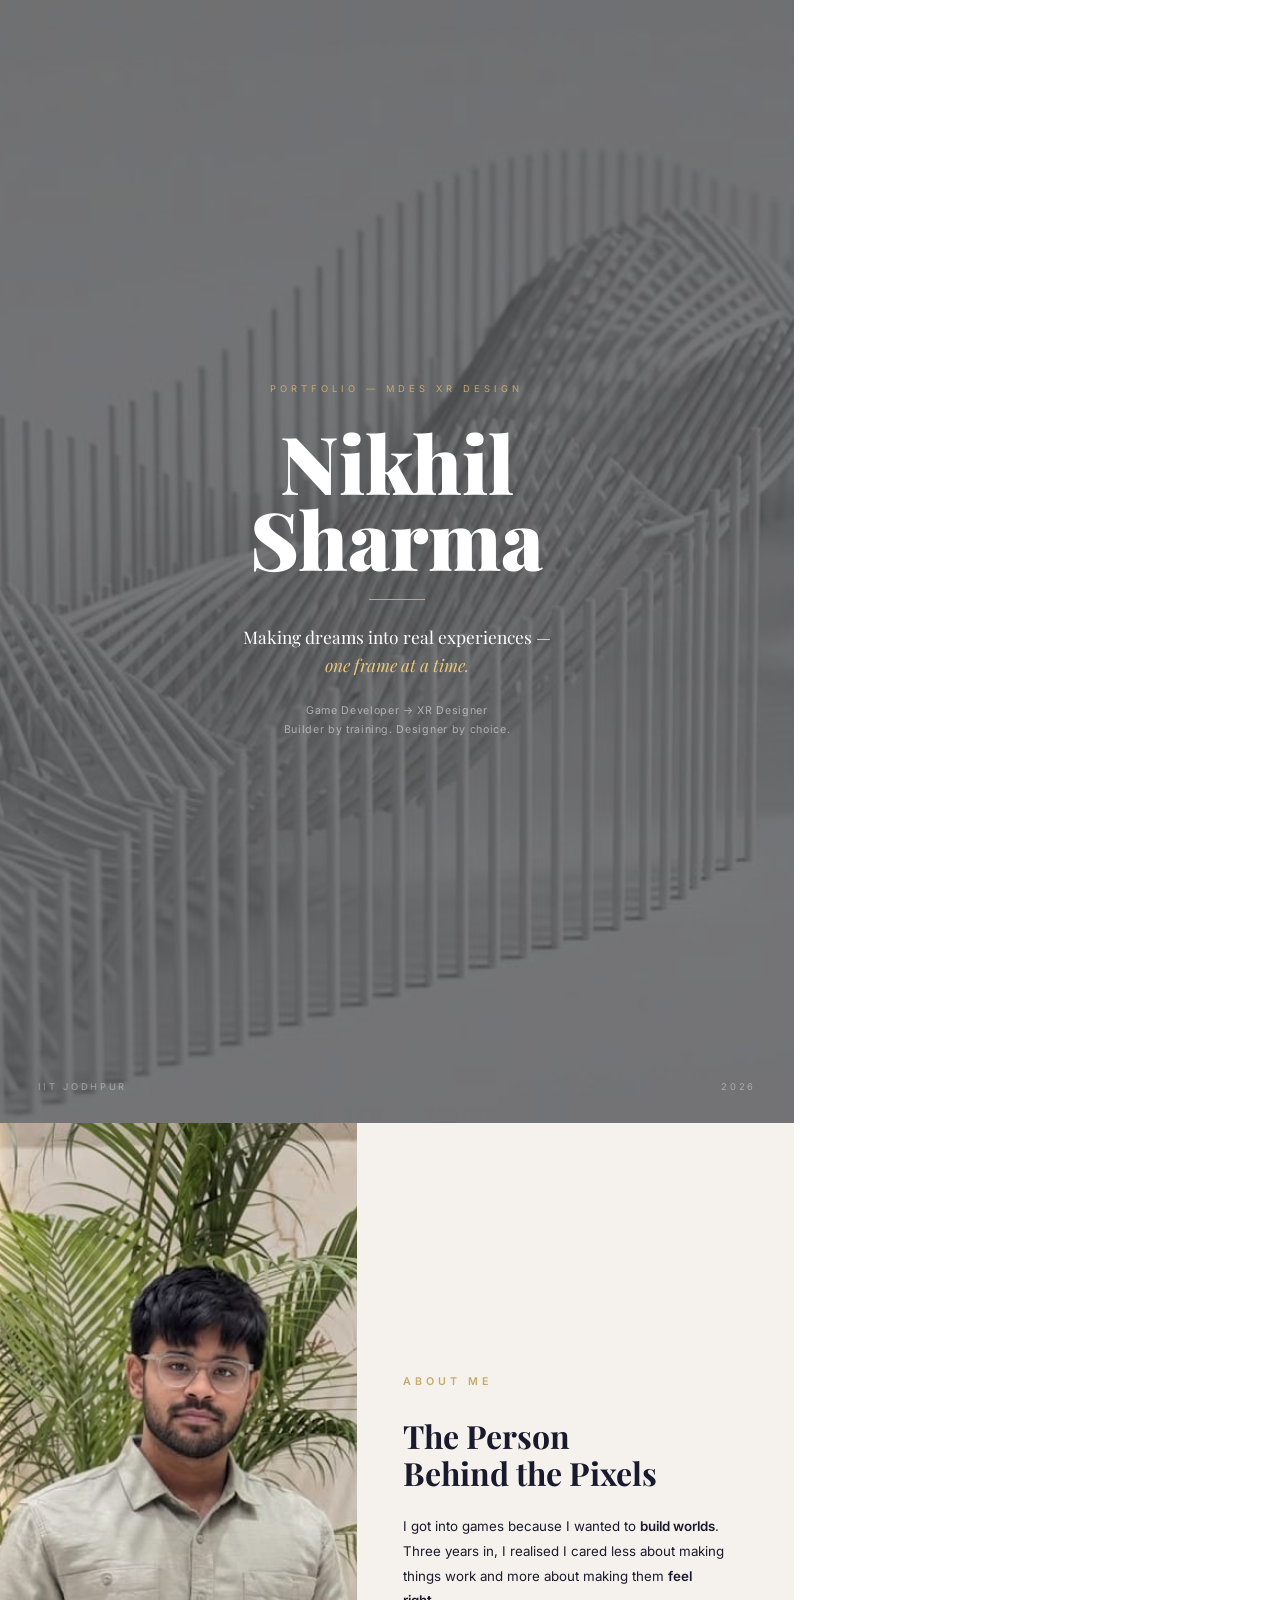
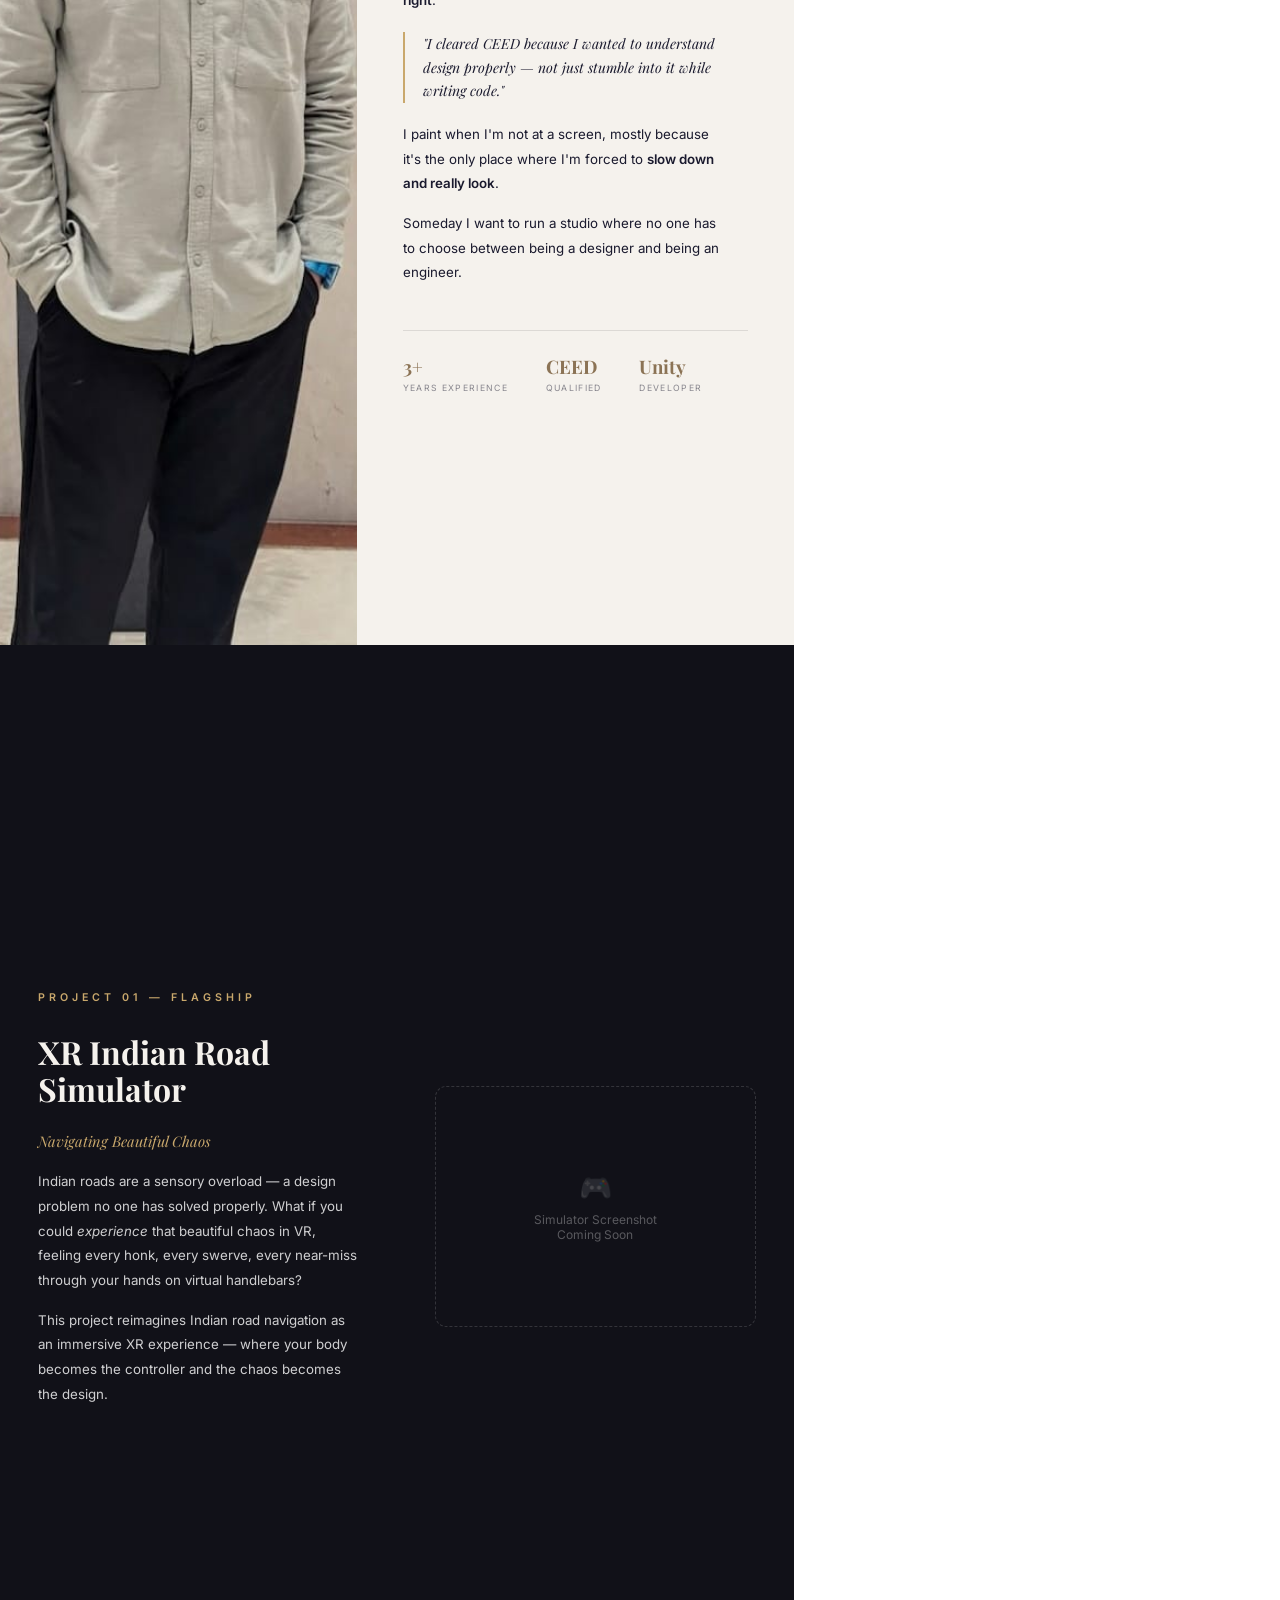
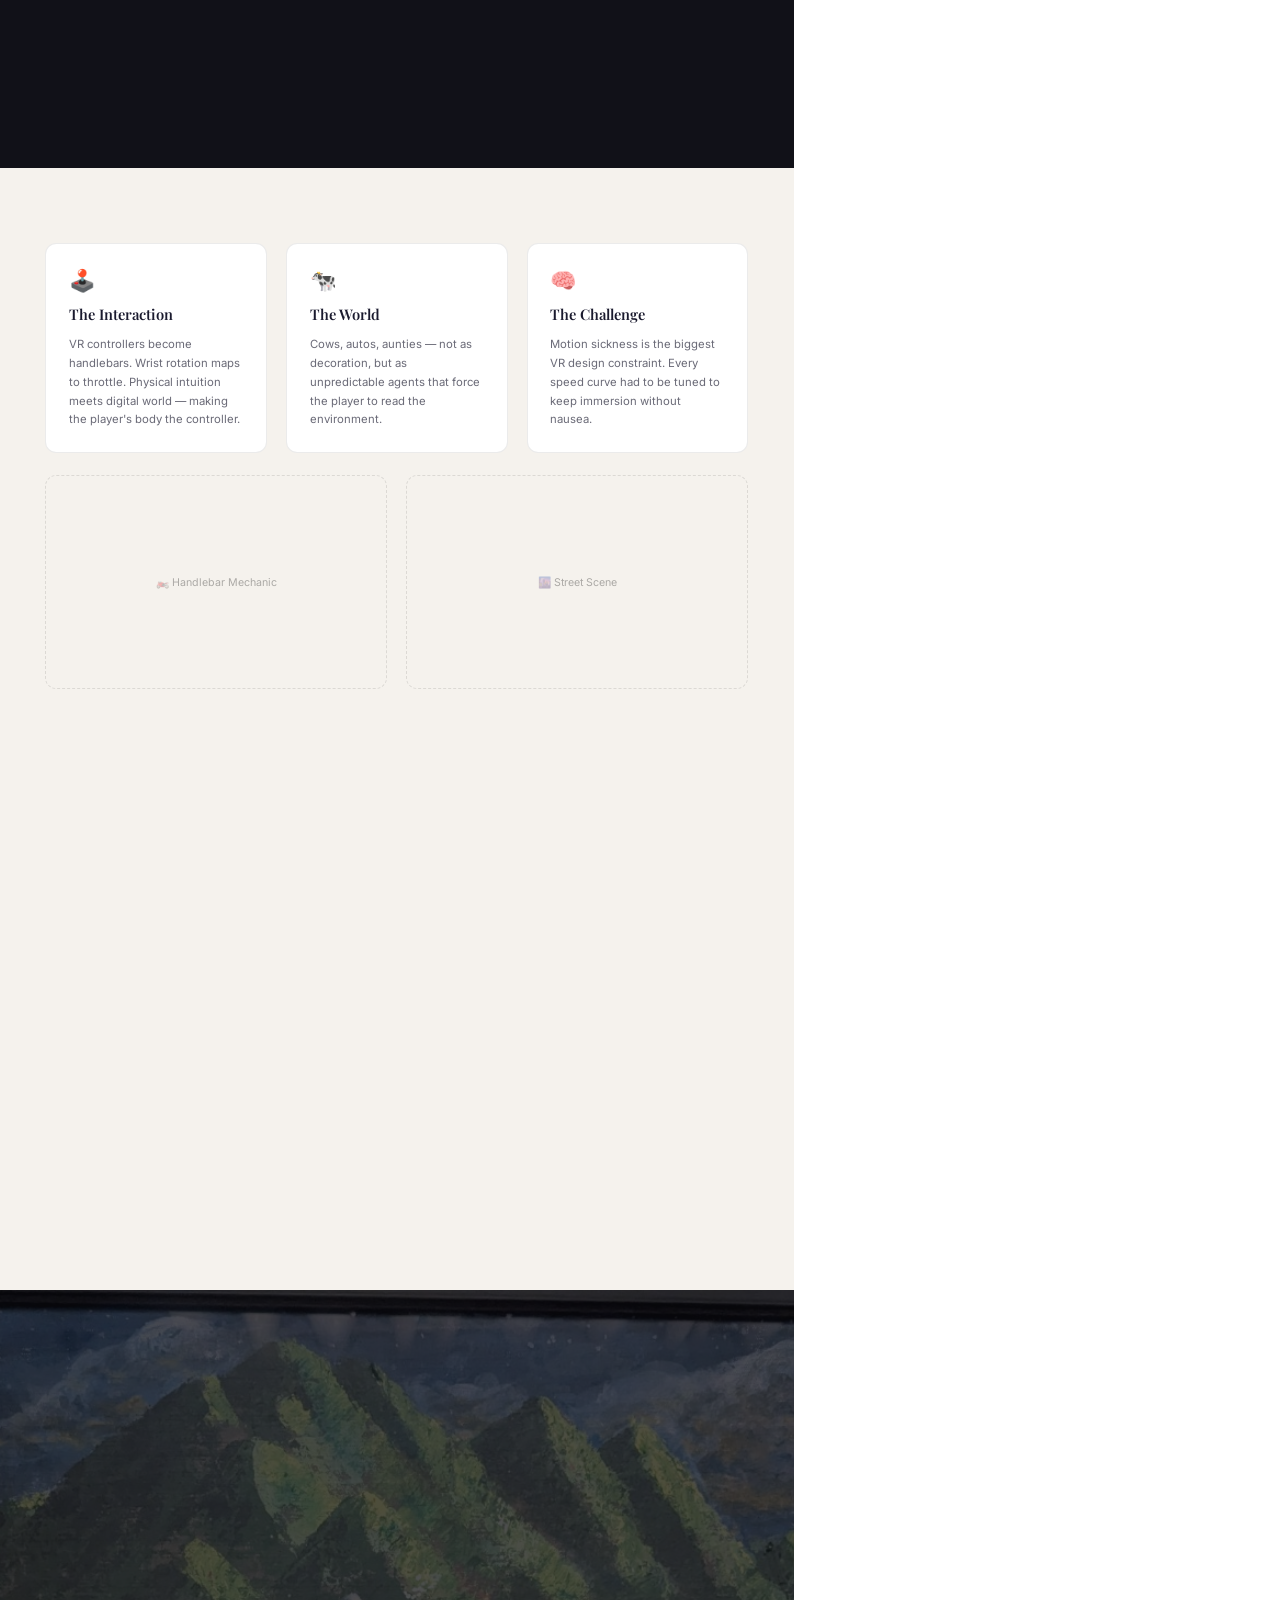
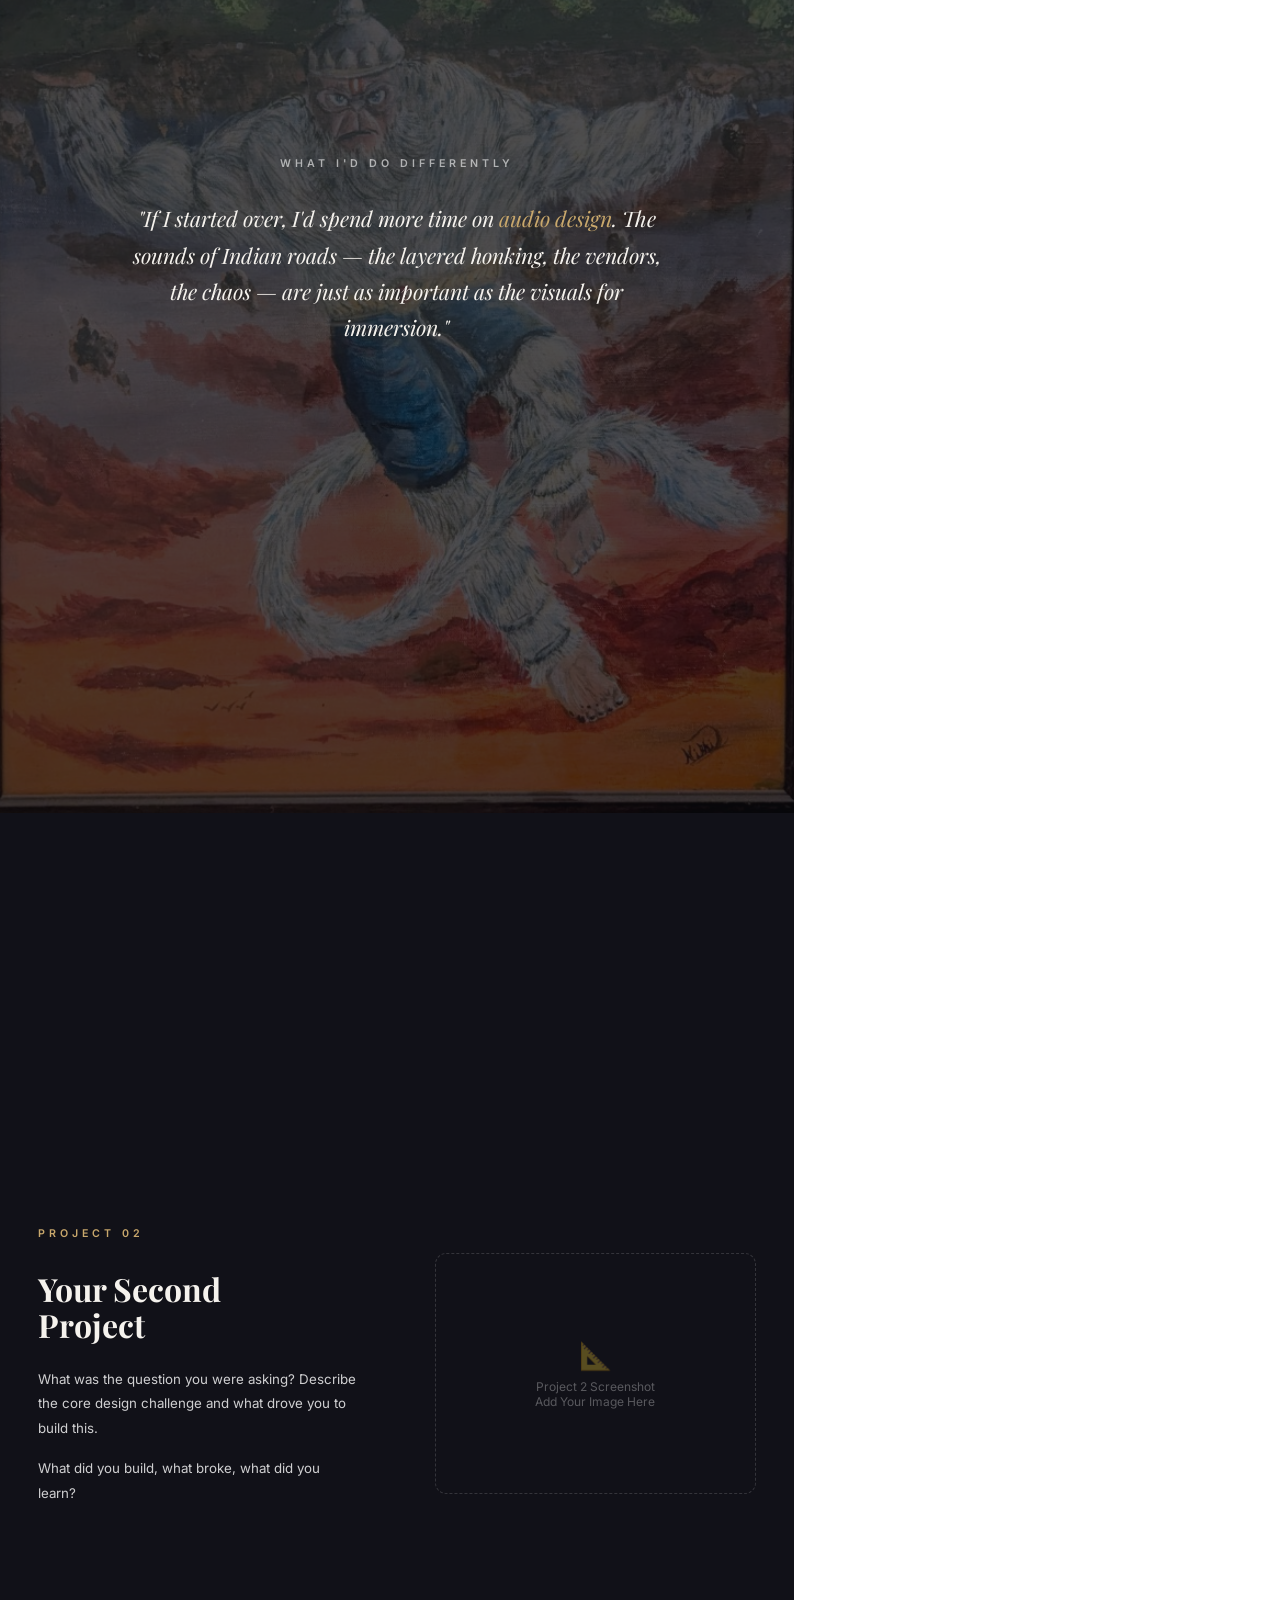
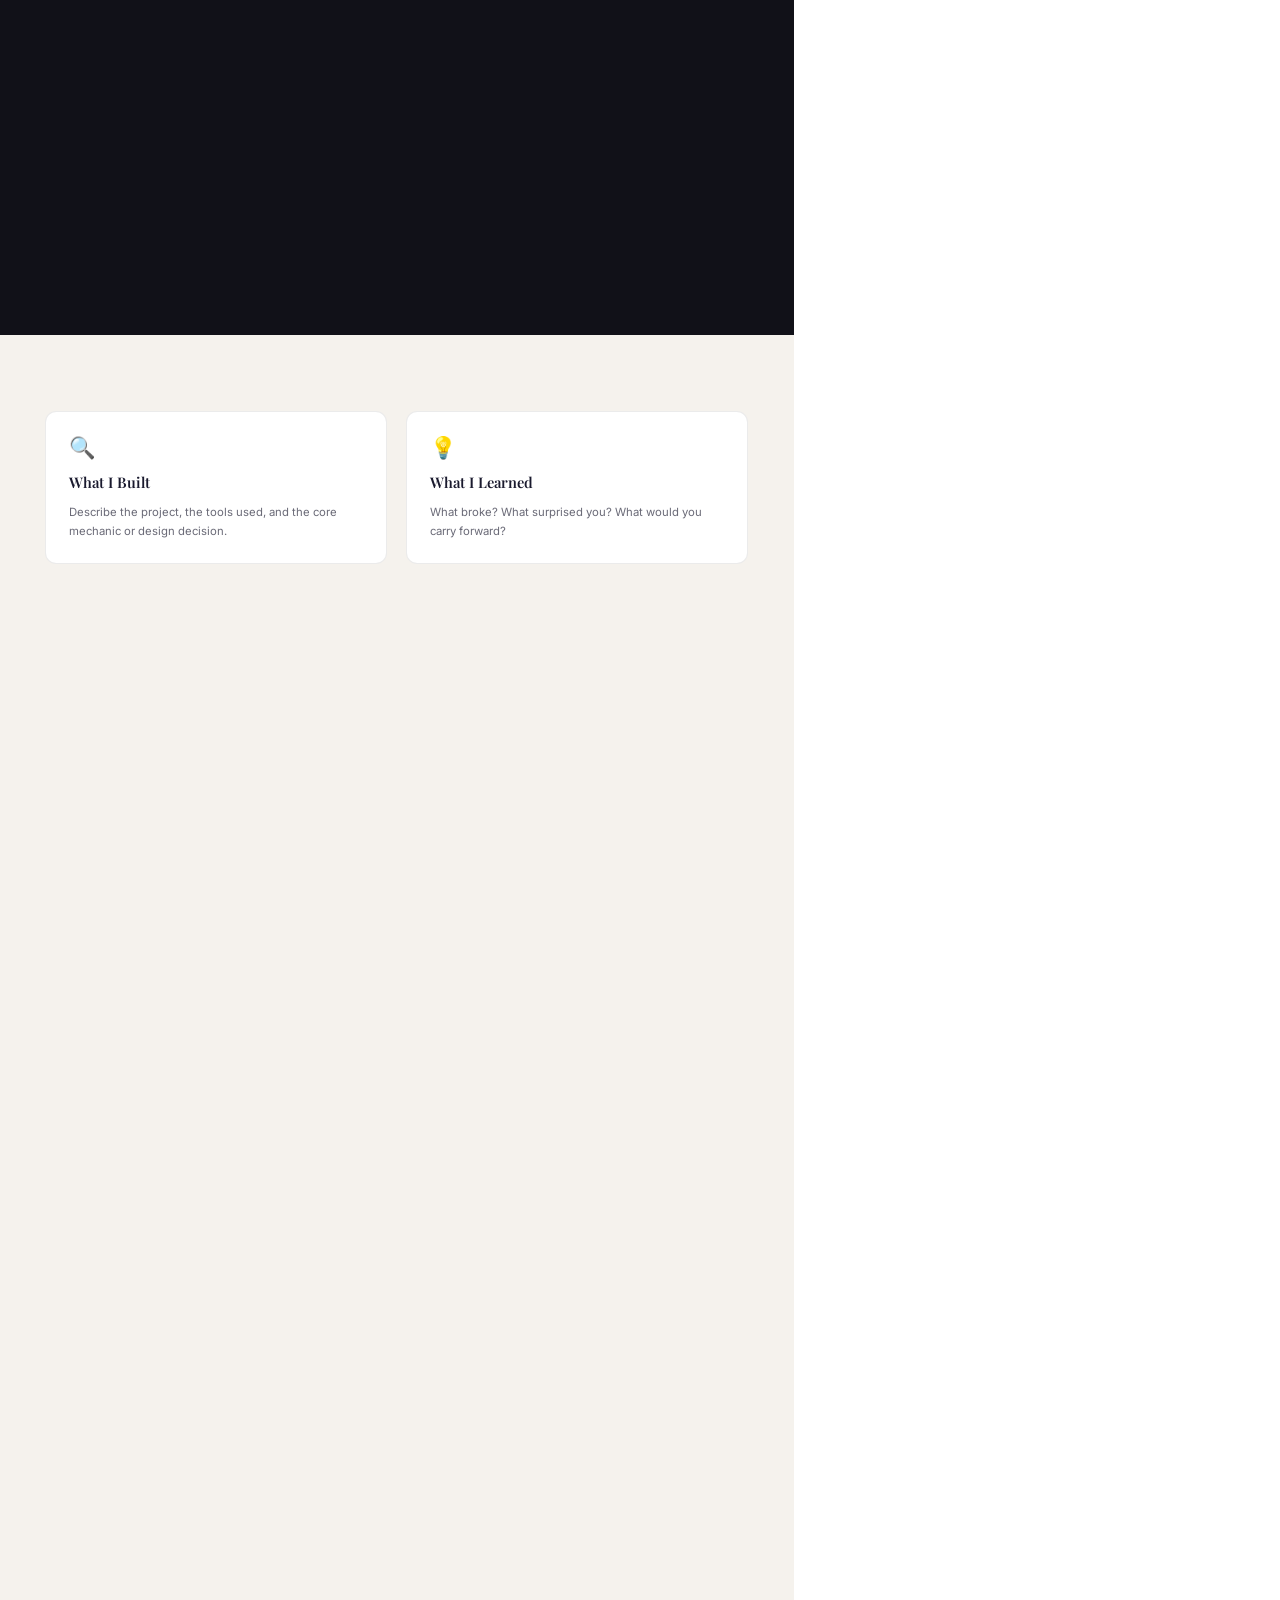
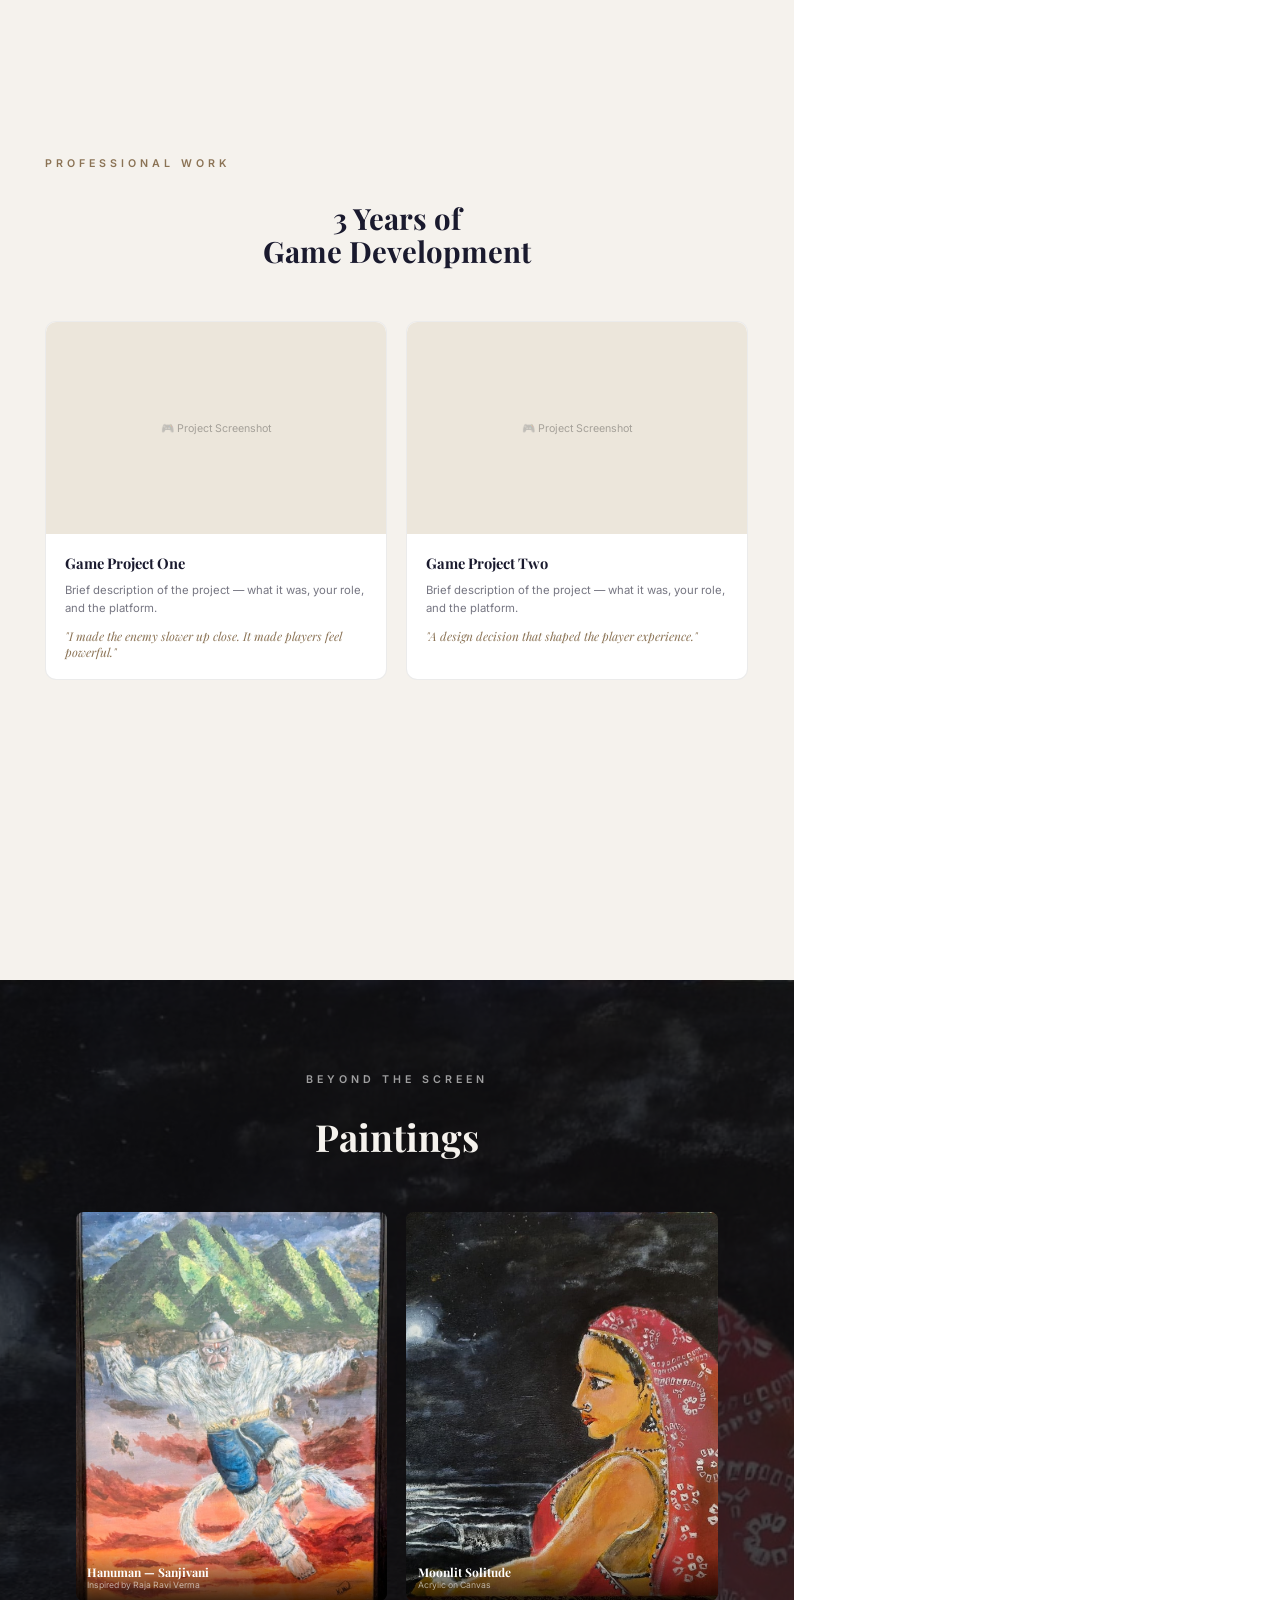
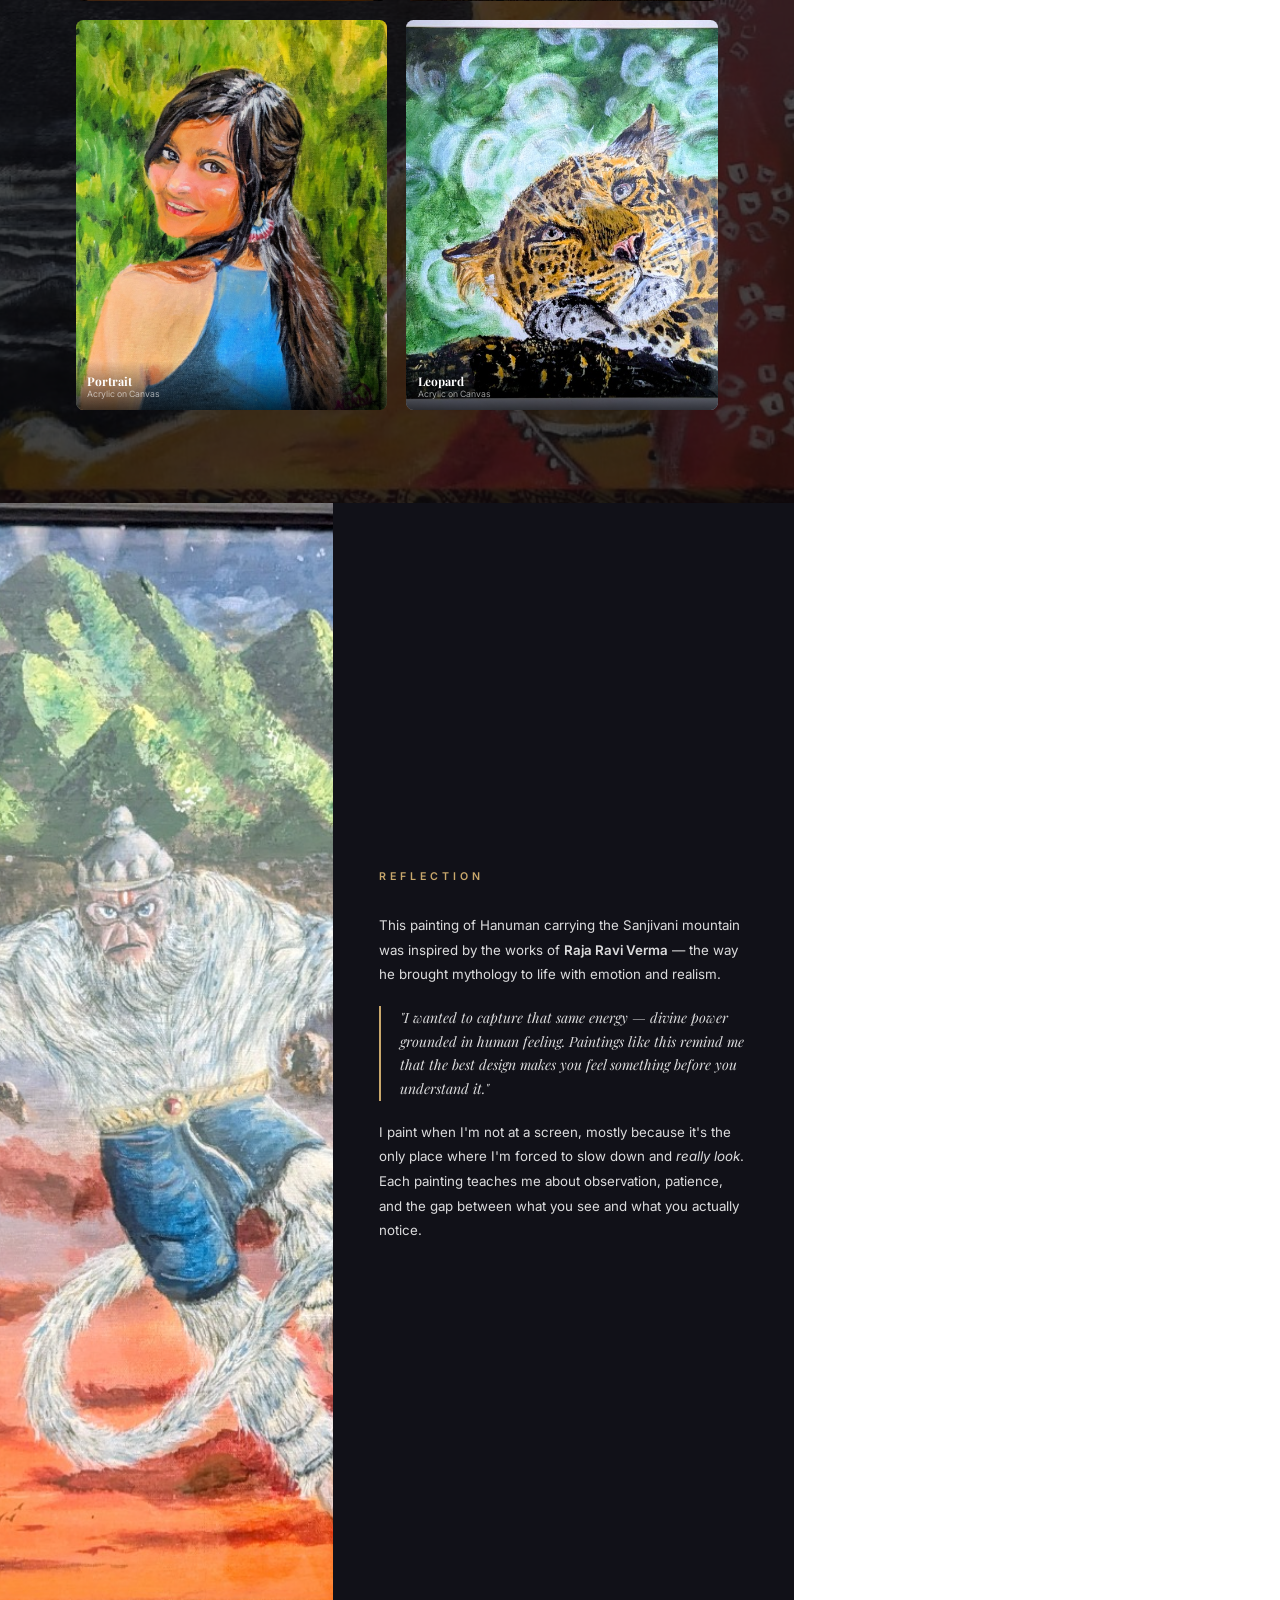
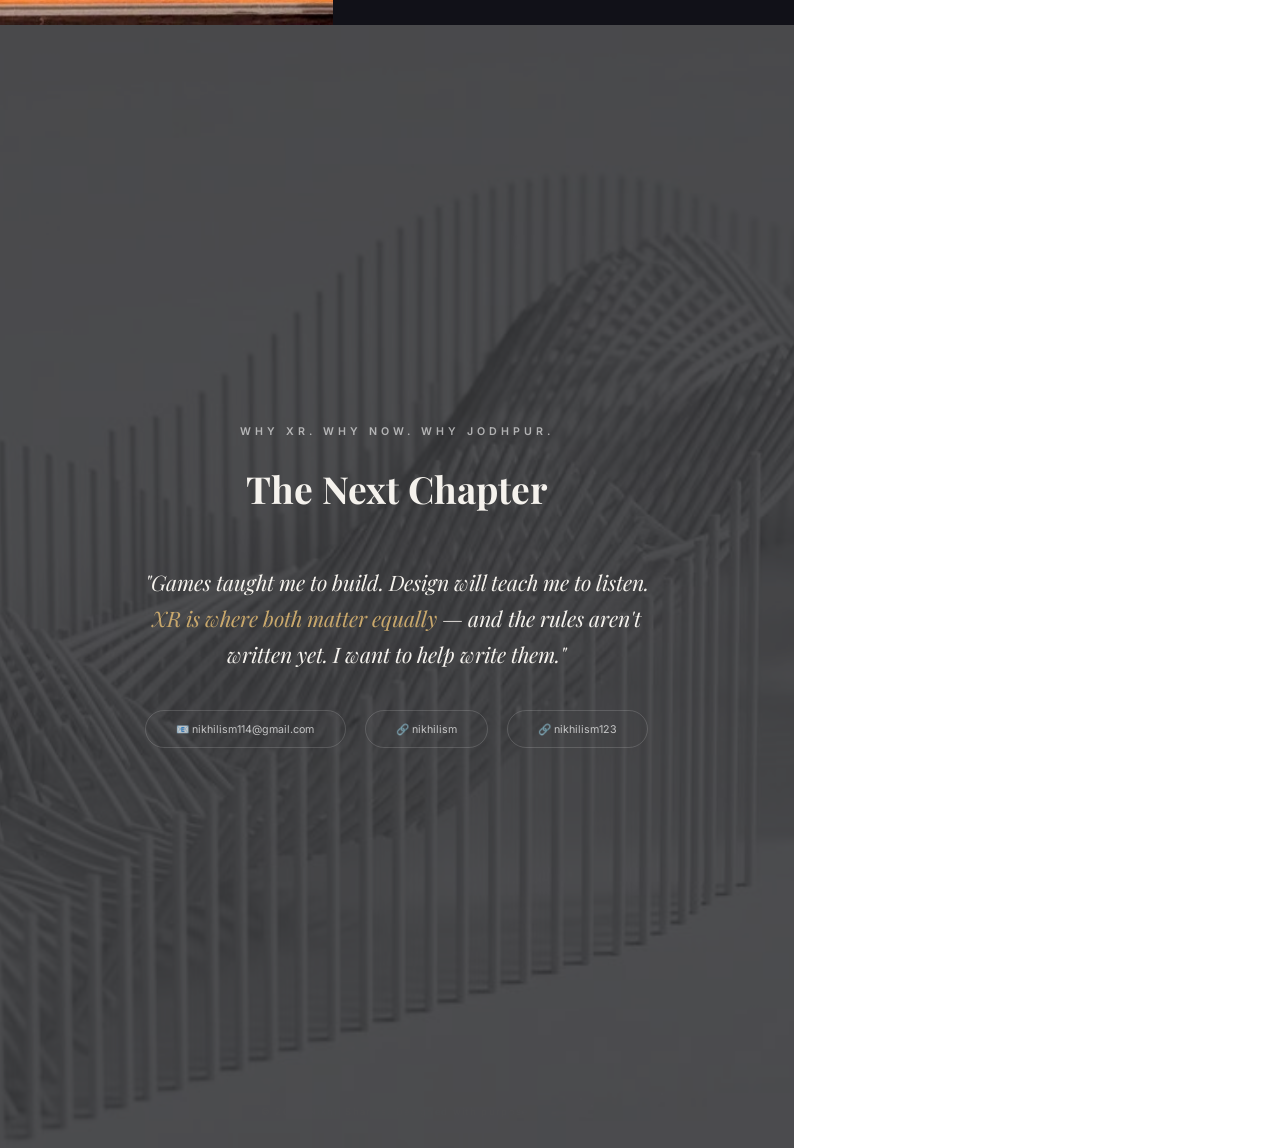
==== commit 95be7c3f: "Refine portfolio copy for a more human tone and update contact info" ====
--- a/portfolio_print.html
+++ b/portfolio_print.html
@@ -666,9 +666,9 @@
         and the rules aren't written yet. I want to help write them."
       </div>
       <div class="contact-row">
-        <div class="contact-item">📧 your.email@example.com</div>
-        <div class="contact-item">🔗 GitHub</div>
-        <div class="contact-item">🔗 LinkedIn</div>
+        <div class="contact-item">📧 nikhilism114@gmail.com</div>
+        <div class="contact-item">🔗 nikhilism</div>
+        <div class="contact-item">🔗 nikhilism123</div>
       </div>
     </div>
     <div class="closing-footer">© 2026 Nikhil Sharma. Designed with purpose.</div>
